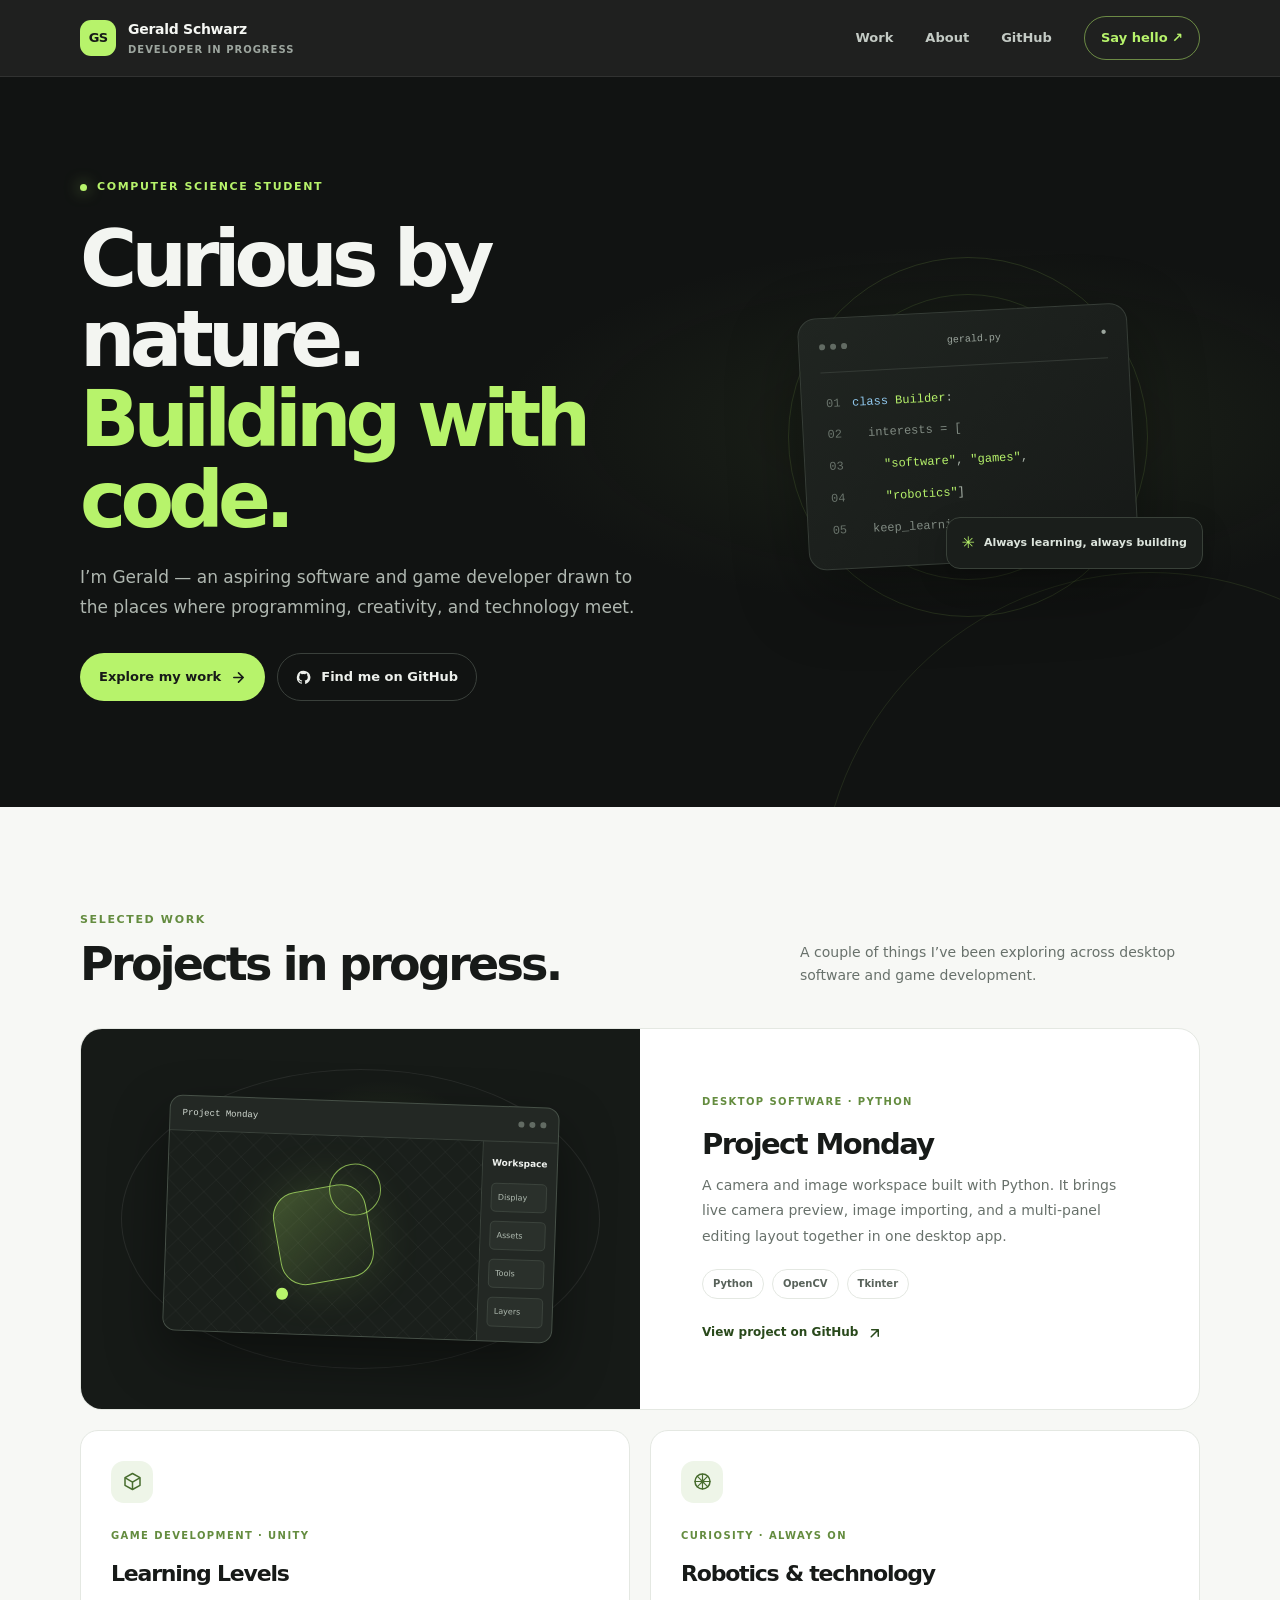
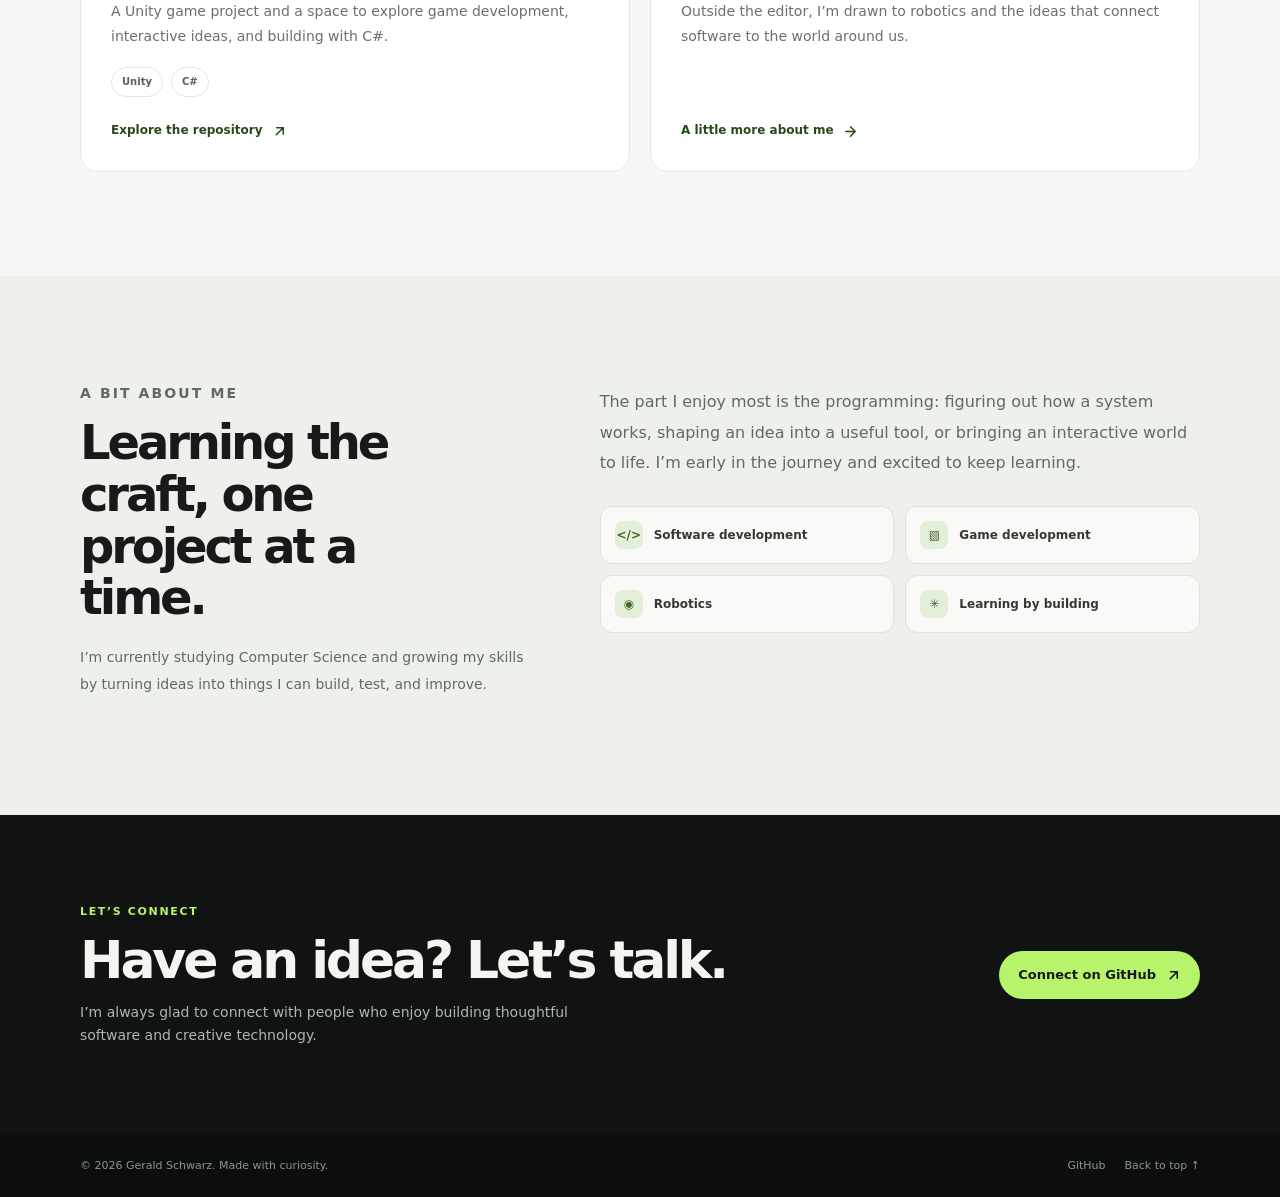
==== docs/index.html @ 198b6401 "e" ====
<!doctype html>
<html lang="en">

<head>
    <meta charset="utf-8">
    <meta name="viewport" content="width=device-width, initial-scale=1">
    <meta name="theme-color" content="#111312">
    <meta name="description"
        content="Gerald Schwarz is a Game Development student building software, games, and technology-driven projects.">
    <title>Gerald Schwarz — Software &amp; Game Developer</title>
    <style>
        :root {
            color-scheme: light;
            --ink: #171a18;
            --muted: #68716b;
            --paper: #f7f8f5;
            --white: #fff;
            --line: #e4e8e2;
            --green: #b7f36b;
            --green-dark: #183213;
            --night: #111312;
            --night-soft: #1a1e1b;
            --content: 1120px;
            --radius: 22px;
        }

        *,
        *::before,
        *::after {
            box-sizing: border-box;
        }

        html {
            scroll-behavior: smooth;
            scroll-padding-top: 92px;
        }

        body {
            margin: 0;
            background: var(--paper);
            color: var(--ink);
            font-family:
                Inter, ui-sans-serif, system-ui, -apple-system, BlinkMacSystemFont,
                "Segoe UI", sans-serif;
            font-size: 16px;
            line-height: 1.65;
            -webkit-font-smoothing: antialiased;
        }

        a {
            color: inherit;
            text-decoration: none;
        }

        a:focus-visible,
        button:focus-visible {
            outline: 3px solid #7bbd39;
            outline-offset: 4px;
        }

        .skip-link {
            position: absolute;
            top: 10px;
            left: 10px;
            z-index: 20;
            padding: 10px 14px;
            transform: translateY(-150%);
            border-radius: 8px;
            background: var(--green);
            color: var(--ink);
            font-weight: 700;
        }

        .skip-link:focus {
            transform: translateY(0);
        }

        .container {
            width: min(var(--content), calc(100% - 48px));
            margin-inline: auto;
        }

        .site-header {
            position: sticky;
            top: 0;
            z-index: 10;
            border-bottom: 1px solid rgb(255 255 255 / 8%);
            background: rgb(17 19 18 / 94%);
            color: #f5f7f3;
            backdrop-filter: blur(16px);
        }

        .header-inner {
            display: flex;
            min-height: 76px;
            align-items: center;
            justify-content: space-between;
            gap: 28px;
        }

        .brand {
            display: inline-flex;
            align-items: center;
            gap: 12px;
            font-size: 14px;
            font-weight: 750;
            letter-spacing: -0.02em;
        }

        .brand-mark {
            display: grid;
            width: 36px;
            height: 36px;
            place-items: center;
            border-radius: 11px;
            background: var(--green);
            color: var(--ink);
            font-size: 13px;
            font-weight: 850;
            letter-spacing: -0.06em;
        }

        .brand-caption {
            display: block;
            margin-top: 1px;
            color: #9da69f;
            font-size: 10px;
            font-weight: 600;
            letter-spacing: 0.1em;
            text-transform: uppercase;
        }

        .nav-links {
            display: flex;
            align-items: center;
            gap: 32px;
            color: #c3cac4;
            font-size: 13px;
            font-weight: 600;
        }

        .nav-links a {
            transition: color 160ms ease;
        }

        .nav-links a:hover {
            color: var(--green);
        }

        .nav-links .nav-cta {
            padding: 10px 16px;
            border: 1px solid rgb(183 243 107 / 50%);
            border-radius: 999px;
            color: var(--green);
        }

        .nav-links .nav-cta:hover {
            background: var(--green);
            color: var(--ink);
        }

        .menu-toggle {
            display: none;
            width: 42px;
            height: 42px;
            align-items: center;
            justify-content: center;
            border: 1px solid #38403a;
            border-radius: 12px;
            background: transparent;
            color: #fff;
            cursor: pointer;
        }

        .hero {
            position: relative;
            overflow: hidden;
            padding: 96px 0 106px;
            background:
                radial-gradient(ellipse at 75% 48%, rgb(91 123 61 / 15%), transparent 34%),
                var(--night);
            color: #f3f5f1;
        }

        .hero::after {
            position: absolute;
            right: -200px;
            bottom: -425px;
            width: 660px;
            height: 660px;
            border: 1px solid rgb(183 243 107 / 10%);
            border-radius: 50%;
            content: "";
            pointer-events: none;
        }

        .hero-grid {
            position: relative;
            z-index: 1;
            display: grid;
            align-items: center;
            grid-template-columns: minmax(0, 1.12fr) minmax(320px, 0.88fr);
            gap: 64px;
        }

        .eyebrow {
            display: inline-flex;
            align-items: center;
            gap: 10px;
            margin: 0 0 22px;
            color: var(--green);
            font-size: 11px;
            font-weight: 750;
            letter-spacing: 0.15em;
            text-transform: uppercase;
        }

        .eyebrow-dot {
            width: 7px;
            height: 7px;
            border-radius: 50%;
            background: var(--green);
            box-shadow: 0 0 15px rgb(183 243 107 / 65%);
        }

        h1,
        h2,
        h3,
        p {
            margin-top: 0;
        }

        .hero h1 {
            max-width: 700px;
            margin-bottom: 22px;
            font-size: clamp(46px, 6.5vw, 78px);
            font-weight: 720;
            letter-spacing: -0.075em;
            line-height: 1.03;
        }

        .hero h1 span {
            color: var(--green);
        }

        .hero-copy {
            max-width: 580px;
            margin-bottom: 30px;
            color: #afb7b0;
            font-size: 17px;
            line-height: 1.8;
        }

        .hero-actions {
            display: flex;
            flex-wrap: wrap;
            align-items: center;
            gap: 12px;
        }

        .button {
            display: inline-flex;
            min-height: 48px;
            align-items: center;
            justify-content: center;
            gap: 10px;
            padding: 0 18px;
            border: 1px solid transparent;
            border-radius: 999px;
            font-size: 13px;
            font-weight: 750;
            transition:
                transform 160ms ease,
                background 160ms ease,
                border-color 160ms ease;
        }

        .button:hover {
            transform: translateY(-2px);
        }

        .button-primary {
            background: var(--green);
            color: var(--ink);
        }

        .button-primary:hover {
            background: #c8ff85;
        }

        .button-quiet {
            border-color: #3a403b;
            color: #edf0ec;
        }

        .button-quiet:hover {
            border-color: #68736a;
            background: #1c211d;
        }

        .arrow-icon {
            width: 15px;
            height: 15px;
            flex: 0 0 auto;
        }

        .hero-art {
            position: relative;
            min-height: 330px;
            padding: 20px;
        }

        .orbit {
            position: absolute;
            top: 50%;
            left: 50%;
            width: min(100%, 360px);
            aspect-ratio: 1;
            transform: translate(-50%, -50%);
            border: 1px solid rgb(183 243 107 / 13%);
            border-radius: 50%;
        }

        .orbit::before,
        .orbit::after {
            position: absolute;
            border: 1px solid rgb(183 243 107 / 12%);
            border-radius: 50%;
            content: "";
            inset: 36px;
        }

        .orbit::after {
            inset: 76px;
        }

        .orbit-dot {
            position: absolute;
            top: 24%;
            right: 15%;
            width: 9px;
            height: 9px;
            border-radius: 50%;
            background: var(--green);
            box-shadow: 0 0 20px rgb(183 243 107 / 85%);
        }

        .code-card {
            position: absolute;
            top: 50%;
            left: 50%;
            width: min(100%, 330px);
            padding: 20px;
            transform: translate(-50%, -50%) rotate(-3deg);
            border: 1px solid #363d37;
            border-radius: 18px;
            background: linear-gradient(140deg, #202521, #171a18);
            box-shadow: 0 26px 70px rgb(0 0 0 / 35%);
        }

        .code-card-top {
            display: flex;
            align-items: center;
            justify-content: space-between;
            padding-bottom: 16px;
            border-bottom: 1px solid #343a35;
            color: #9ca69e;
            font-family: ui-monospace, SFMono-Regular, Menlo, Consolas, monospace;
            font-size: 10px;
        }

        .window-dots {
            display: flex;
            gap: 5px;
        }

        .window-dots i {
            width: 6px;
            height: 6px;
            border-radius: 50%;
            background: #626b63;
        }

        .code-lines {
            display: grid;
            gap: 12px;
            padding: 22px 4px 8px;
            font-family: ui-monospace, SFMono-Regular, Menlo, Consolas, monospace;
            font-size: 12px;
        }

        .code-line {
            display: flex;
            gap: 12px;
            align-items: center;
            color: #aab4aa;
        }

        .line-number {
            width: 14px;
            color: #69736b;
            text-align: right;
        }

        .code-green {
            color: var(--green);
        }

        .code-blue {
            color: #91c9ef;
        }

        .code-muted {
            color: #818b83;
        }

        .floating-tag {
            position: absolute;
            right: -3px;
            bottom: 33px;
            display: inline-flex;
            align-items: center;
            gap: 9px;
            padding: 12px 15px;
            border: 1px solid #394139;
            border-radius: 14px;
            background: #1a1e1b;
            color: #dce4dc;
            font-size: 11px;
            font-weight: 700;
            box-shadow: 0 12px 30px rgb(0 0 0 / 20%);
        }

        .floating-tag span {
            color: var(--green);
            font-size: 16px;
        }

        .section {
            padding: 104px 0;
        }

        .section-heading {
            display: flex;
            align-items: end;
            justify-content: space-between;
            gap: 28px;
            margin-bottom: 38px;
        }

        .section-kicker {
            margin-bottom: 10px;
            color: #648c3f;
            font-size: 11px;
            font-weight: 800;
            letter-spacing: 0.15em;
            text-transform: uppercase;
        }

        .section-heading h2 {
            margin-bottom: 0;
            font-size: clamp(32px, 4vw, 46px);
            font-weight: 720;
            letter-spacing: -0.06em;
            line-height: 1.1;
        }

        .section-lead {
            max-width: 400px;
            margin-bottom: 3px;
            color: var(--muted);
            font-size: 14px;
        }

        .project-feature {
            display: grid;
            overflow: hidden;
            grid-template-columns: 1fr 1fr;
            border: 1px solid var(--line);
            border-radius: var(--radius);
            background: var(--white);
        }

        .project-visual {
            position: relative;
            display: grid;
            min-height: 380px;
            overflow: hidden;
            padding: 36px;
            place-items: center;
            background:
                radial-gradient(circle at 54% 46%, rgb(183 243 107 / 17%), transparent 34%),
                #161a17;
        }

        .project-visual::before {
            position: absolute;
            border: 1px solid rgb(255 255 255 / 8%);
            border-radius: 50%;
            content: "";
            inset: 40px;
        }

        .app-window {
            position: relative;
            z-index: 1;
            width: min(100%, 390px);
            overflow: hidden;
            transform: rotate(2deg);
            border: 1px solid #465047;
            border-radius: 13px;
            background: #232824;
            box-shadow: 0 24px 55px rgb(0 0 0 / 40%);
        }

        .app-bar {
            display: flex;
            height: 35px;
            align-items: center;
            justify-content: space-between;
            padding: 0 12px;
            border-bottom: 1px solid #3b433c;
            color: #d3dbd3;
            font-family: ui-monospace, SFMono-Regular, Menlo, Consolas, monospace;
            font-size: 9px;
        }

        .app-body {
            display: grid;
            min-height: 198px;
            grid-template-columns: 1fr 75px;
        }

        .app-canvas {
            position: relative;
            display: grid;
            overflow: hidden;
            place-items: center;
            background:
                linear-gradient(45deg, transparent 48%, rgb(255 255 255 / 4%) 49%, rgb(255 255 255 / 4%) 51%, transparent 52%),
                linear-gradient(-45deg, transparent 48%, rgb(255 255 255 / 4%) 49%, rgb(255 255 255 / 4%) 51%, transparent 52%),
                #1a1f1b;
            background-size: 24px 24px;
        }

        .canvas-shape {
            position: relative;
            width: 94px;
            height: 94px;
            transform: rotate(-12deg);
            border: 1px solid rgb(183 243 107 / 70%);
            border-radius: 25px;
            background: linear-gradient(145deg, rgb(183 243 107 / 25%), rgb(124 173 79 / 4%));
            box-shadow: 0 0 50px rgb(183 243 107 / 16%);
        }

        .canvas-shape::before,
        .canvas-shape::after {
            position: absolute;
            border: 1px solid rgb(183 243 107 / 65%);
            border-radius: 50%;
            content: "";
        }

        .canvas-shape::before {
            width: 52px;
            height: 52px;
            top: -19px;
            right: -19px;
        }

        .canvas-shape::after {
            width: 12px;
            height: 12px;
            bottom: -11px;
            left: -11px;
            background: var(--green);
        }

        .app-sidebar {
            display: grid;
            align-content: start;
            gap: 9px;
            padding: 14px 9px;
            border-left: 1px solid #3b433c;
            color: #aeb9af;
            font-size: 8px;
        }

        .app-sidebar strong {
            margin-bottom: 3px;
            color: #f0f3ef;
            font-size: 9px;
        }

        .app-item {
            padding: 7px 6px;
            border: 1px solid #3b433c;
            border-radius: 5px;
            background: #2a302b;
        }

        .project-copy {
            display: flex;
            flex-direction: column;
            align-items: flex-start;
            justify-content: center;
            padding: clamp(32px, 5vw, 62px);
        }

        .project-type {
            margin-bottom: 17px;
            color: #648c3f;
            font-size: 10px;
            font-weight: 800;
            letter-spacing: 0.14em;
            text-transform: uppercase;
        }

        .project-copy h3,
        .project-card h3 {
            margin-bottom: 12px;
            font-size: 29px;
            font-weight: 720;
            letter-spacing: -0.055em;
            line-height: 1.15;
        }

        .project-copy p,
        .project-card p {
            margin-bottom: 20px;
            color: var(--muted);
            font-size: 14px;
            line-height: 1.8;
        }

        .tag-list {
            display: flex;
            flex-wrap: wrap;
            gap: 8px;
            margin: 0 0 24px;
            padding: 0;
            list-style: none;
        }

        .tag-list li {
            padding: 6px 10px;
            border: 1px solid var(--line);
            border-radius: 999px;
            color: #58625a;
            font-size: 10px;
            font-weight: 700;
        }

        .text-link {
            display: inline-flex;
            align-items: center;
            gap: 9px;
            color: #29491b;
            font-size: 12px;
            font-weight: 800;
        }

        .text-link:hover {
            color: #567d31;
        }

        .project-grid {
            display: grid;
            grid-template-columns: repeat(2, minmax(0, 1fr));
            gap: 20px;
            margin-top: 20px;
        }

        .project-card {
            display: flex;
            min-height: 270px;
            flex-direction: column;
            align-items: flex-start;
            padding: 30px;
            border: 1px solid var(--line);
            border-radius: 18px;
            background: #fff;
        }

        .project-card-icon {
            display: grid;
            width: 42px;
            height: 42px;
            margin-bottom: 25px;
            place-items: center;
            border-radius: 13px;
            background: #eef5e8;
            color: #476c2d;
        }

        .project-card h3 {
            font-size: 22px;
        }

        .project-card p {
            margin-bottom: 18px;
        }

        .project-card .text-link {
            margin-top: auto;
        }

        .about {
            background: #eef1eb;
        }

        .about-grid {
            display: grid;
            grid-template-columns: 0.85fr 1.15fr;
            gap: 76px;
        }

        .about-intro h2 {
            max-width: 390px;
            margin-bottom: 20px;
            font-size: clamp(34px, 4vw, 48px);
            font-weight: 720;
            letter-spacing: -0.065em;
            line-height: 1.08;
        }

        .about-intro p,
        .about-copy p {
            color: #5f6b61;
            font-size: 14px;
            line-height: 1.9;
        }

        .about-copy {
            padding-top: 7px;
        }

        .about-copy>p {
            margin-bottom: 28px;
            font-size: 16px;
        }

        .interest-grid {
            display: grid;
            grid-template-columns: repeat(2, minmax(0, 1fr));
            gap: 11px;
        }

        .interest {
            display: flex;
            min-height: 58px;
            align-items: center;
            gap: 11px;
            padding: 12px 14px;
            border: 1px solid #dde4d9;
            border-radius: 12px;
            background: rgb(255 255 255 / 65%);
            color: #323a33;
            font-size: 12px;
            font-weight: 700;
        }

        .interest-mark {
            display: grid;
            width: 28px;
            height: 28px;
            flex: 0 0 auto;
            place-items: center;
            border-radius: 8px;
            background: #e4efd9;
            color: #42682c;
            font-size: 12px;
        }

        .contact {
            padding: 88px 0;
            background: var(--night);
            color: #f3f5f1;
        }

        .contact-panel {
            display: flex;
            align-items: center;
            justify-content: space-between;
            gap: 34px;
        }

        .contact .section-kicker {
            color: var(--green);
        }

        .contact h2 {
            margin-bottom: 12px;
            font-size: clamp(34px, 4.5vw, 52px);
            font-weight: 720;
            letter-spacing: -0.06em;
            line-height: 1.1;
        }

        .contact p:not(.section-kicker) {
            max-width: 530px;
            margin-bottom: 0;
            color: #aeb6af;
            font-size: 14px;
        }

        .contact .button {
            flex: 0 0 auto;
        }

        .site-footer {
            padding: 22px 0;
            background: #0c0e0d;
            color: #8d968e;
            font-size: 11px;
        }

        .footer-inner {
            display: flex;
            align-items: center;
            justify-content: space-between;
            gap: 18px;
        }

        .footer-inner p {
            margin-bottom: 0;
        }

        .footer-links {
            display: flex;
            gap: 19px;
        }

        .footer-links a:hover {
            color: var(--green);
        }

        @media (max-width: 800px) {
            .hero {
                padding: 74px 0 84px;
            }

            .hero-grid {
                grid-template-columns: minmax(0, 1fr) minmax(250px, 0.8fr);
                gap: 20px;
            }

            .hero-art {
                min-height: 290px;
            }

            .floating-tag {
                right: -14px;
            }

            .project-visual {
                min-height: 340px;
                padding: 24px;
            }

            .project-copy {
                padding: 34px;
            }

            .about-grid {
                gap: 42px;
            }
        }

        @media (max-width: 640px) {
            html {
                scroll-padding-top: 74px;
            }

            .container {
                width: min(var(--content), calc(100% - 36px));
            }

            .header-inner {
                min-height: 68px;
            }

            .menu-toggle {
                display: inline-flex;
            }

            .nav-links {
                position: absolute;
                top: calc(100% + 1px);
                right: 0;
                left: 0;
                display: none;
                align-items: stretch;
                gap: 0;
                padding: 8px 18px 18px;
                border-bottom: 1px solid #303631;
                background: #111312;
            }

            .nav-links.is-open {
                display: flex;
                flex-direction: column;
            }

            .nav-links a {
                padding: 12px 4px;
            }

            .nav-links .nav-cta {
                margin-top: 8px;
                padding-inline: 14px;
                text-align: center;
            }

            .hero {
                padding: 65px 0 55px;
            }

            .hero-grid {
                grid-template-columns: 1fr;
                gap: 8px;
            }

            .hero h1 {
                font-size: clamp(46px, 12vw, 68px);
            }

            .hero-copy {
                font-size: 15px;
            }

            .hero-art {
                min-height: 265px;
                margin-top: 8px;
            }

            .orbit {
                width: 275px;
            }

            .code-card {
                width: min(84%, 315px);
            }

            .floating-tag {
                right: 0;
                bottom: 17px;
            }

            .section {
                padding: 74px 0;
            }

            .section-heading {
                align-items: flex-start;
                flex-direction: column;
                gap: 13px;
                margin-bottom: 27px;
            }

            .section-lead {
                max-width: 500px;
            }

            .project-feature {
                grid-template-columns: 1fr;
            }

            .project-visual {
                min-height: 290px;
            }

            .project-copy {
                padding: 30px 25px 34px;
            }

            .project-grid {
                grid-template-columns: 1fr;
                gap: 13px;
                margin-top: 13px;
            }

            .project-card {
                min-height: 0;
                padding: 25px;
            }

            .about-grid {
                grid-template-columns: 1fr;
                gap: 22px;
            }

            .interest-grid {
                grid-template-columns: 1fr 1fr;
            }

            .contact {
                padding: 70px 0;
            }

            .contact-panel {
                align-items: flex-start;
                flex-direction: column;
            }
        }

        @media (max-width: 390px) {
            .container {
                width: calc(100% - 30px);
            }

            .interest-grid {
                grid-template-columns: 1fr;
            }

            .hero-actions {
                align-items: stretch;
                flex-direction: column;
            }

            .hero-actions .button {
                width: 100%;
            }
        }

        @media (prefers-reduced-motion: reduce) {

            *,
            *::before,
            *::after {
                scroll-behavior: auto !important;
                transition-duration: 0.01ms !important;
            }
        }
    </style>
</head>

<body>
    <a class="skip-link" href="#main">Skip to content</a>
    <header class="site-header">
        <div class="container header-inner">
            <a class="brand" href="#top" aria-label="Gerald Schwarz, home">
                <span class="brand-mark" aria-hidden="true">GS</span>
                <span>
                    Gerald Schwarz
                    <span class="brand-caption">Developer in progress</span>
                </span>
            </a>
            <button class="menu-toggle" type="button" aria-expanded="false" aria-controls="primary-navigation"
                aria-label="Open navigation menu">
                <svg width="20" height="20" viewBox="0 0 20 20" fill="none" aria-hidden="true">
                    <path d="M3 5.5h14M3 10h14M3 14.5h14" stroke="currentColor" stroke-width="1.7"
                        stroke-linecap="round" />
                </svg>
            </button>
            <nav class="nav-links" id="primary-navigation" aria-label="Main navigation">
                <a href="#work">Work</a>
                <a href="#about">About</a>
                <a href="https://github.com/GeraldSchwar7">GitHub</a>
                <a class="nav-cta" href="#contact">Say hello <span aria-hidden="true">↗</span></a>
            </nav>
        </div>
    </header>

    <main id="main">
        <section class="hero" id="top">
            <div class="container hero-grid">
                <div class="hero-content">
                    <p class="eyebrow"><span class="eyebrow-dot" aria-hidden="true"></span> Computer Science student</p>
                    <h1>Curious by nature.<br><span>Building with code.</span></h1>
                    <p class="hero-copy">
                        I’m Gerald — an aspiring software and game developer drawn to the
                        places where programming, creativity, and technology meet.
                    </p>
                    <div class="hero-actions">
                        <a class="button button-primary" href="#work">
                            Explore my work
                            <svg class="arrow-icon" viewBox="0 0 16 16" fill="none" aria-hidden="true">
                                <path d="M3 8h10M8 3l5 5-5 5" stroke="currentColor" stroke-width="1.7"
                                    stroke-linecap="round" stroke-linejoin="round" />
                            </svg>
                        </a>
                        <a class="button button-quiet" href="https://github.com/GeraldSchwar7">
                            <svg class="arrow-icon" viewBox="0 0 16 16" fill="currentColor" aria-hidden="true">
                                <path
                                    d="M8 .9a7.1 7.1 0 0 0-2.25 13.83c.36.07.49-.16.49-.35v-1.24c-2 .44-2.42-.85-2.42-.85-.33-.83-.8-1.05-.8-1.05-.65-.45.05-.44.05-.44.72.05 1.1.74 1.1.74.64 1.1 1.68.78 2.09.6.06-.47.25-.78.46-.96-1.6-.18-3.28-.8-3.28-3.56 0-.79.28-1.44.74-1.95-.07-.18-.32-.92.07-1.92 0 0 .6-.19 1.96.74a6.8 6.8 0 0 1 3.57 0c1.36-.93 1.95-.74 1.95-.74.4 1 .15 1.74.08 1.92.46.51.74 1.16.74 1.95 0 2.77-1.69 3.38-3.3 3.56.26.22.49.66.49 1.33v1.96c0 .19.13.42.5.35A7.1 7.1 0 0 0 8 .9Z" />
                            </svg>
                            Find me on GitHub
                        </a>
                    </div>
                </div>

                <div class="hero-art" aria-hidden="true">
                    <div class="orbit"><span class="orbit-dot"></span></div>
                    <div class="code-card">
                        <div class="code-card-top">
                            <span class="window-dots"><i></i><i></i><i></i></span>
                            <span>gerald.py</span>
                            <span>●</span>
                        </div>
                        <div class="code-lines">
                            <div class="code-line"><span class="line-number">01</span><span><span
                                        class="code-blue">class</span> <span class="code-green">Builder</span>:</span>
                            </div>
                            <div class="code-line"><span class="line-number">02</span><span
                                    class="code-muted">&nbsp;&nbsp;interests = [</span></div>
                            <div class="code-line"><span
                                    class="line-number">03</span><span>&nbsp;&nbsp;&nbsp;&nbsp;<span
                                        class="code-green">"software"</span>, <span
                                        class="code-green">"games"</span>,</span></div>
                            <div class="code-line"><span
                                    class="line-number">04</span><span>&nbsp;&nbsp;&nbsp;&nbsp;<span
                                        class="code-green">"robotics"</span>]</span></div>
                            <div class="code-line"><span class="line-number">05</span><span
                                    class="code-muted">&nbsp;&nbsp;keep_learning = <span
                                        class="code-blue">True</span></span></div>
                        </div>
                    </div>
                    <div class="floating-tag"><span aria-hidden="true">✳</span> Always learning, always building</div>
                </div>
            </div>
        </section>

        <section class="section" id="work">
            <div class="container">
                <div class="section-heading">
                    <div>
                        <p class="section-kicker">Selected work</p>
                        <h2>Projects in progress.</h2>
                    </div>
                    <p class="section-lead">
                        A couple of things I’ve been exploring across desktop software
                        and game development.
                    </p>
                </div>

                <article class="project-feature">
                    <div class="project-visual" aria-hidden="true">
                        <div class="app-window">
                            <div class="app-bar">
                                <span>Project Monday</span>
                                <span class="window-dots"><i></i><i></i><i></i></span>
                            </div>
                            <div class="app-body">
                                <div class="app-canvas">
                                    <div class="canvas-shape"></div>
                                </div>
                                <div class="app-sidebar">
                                    <strong>Workspace</strong>
                                    <span class="app-item">Display</span>
                                    <span class="app-item">Assets</span>
                                    <span class="app-item">Tools</span>
                                    <span class="app-item">Layers</span>
                                </div>
                            </div>
                        </div>
                    </div>
                    <div class="project-copy">
                        <span class="project-type">Desktop software · Python</span>
                        <h3>Project Monday</h3>
                        <p>
                            A camera and image workspace built with Python. It brings
                            live camera preview, image importing, and a multi-panel
                            editing layout together in one desktop app.
                        </p>
                        <ul class="tag-list" aria-label="Technologies">
                            <li>Python</li>
                            <li>OpenCV</li>
                            <li>Tkinter</li>
                        </ul>
                        <a class="text-link" href="https://github.com/GeraldSchwar7/pythonproj">
                            View project on GitHub
                            <svg class="arrow-icon" viewBox="0 0 16 16" fill="none" aria-hidden="true">
                                <path d="M4.5 11.5 12 4m0 0H5m7 0v7" stroke="currentColor" stroke-width="1.6"
                                    stroke-linecap="round" stroke-linejoin="round" />
                            </svg>
                        </a>
                    </div>
                </article>

                <div class="project-grid">
                    <article class="project-card">
                        <div class="project-card-icon" aria-hidden="true">
                            <svg width="21" height="21" viewBox="0 0 21 21" fill="none">
                                <path d="M10.5 2.5 18 6.7v7.6l-7.5 4.2L3 14.3V6.7l7.5-4.2Z" stroke="currentColor"
                                    stroke-width="1.5" stroke-linejoin="round" />
                                <path d="m3.3 6.9 7.2 4.2 7.2-4.2M10.5 11.1v7" stroke="currentColor" stroke-width="1.5"
                                    stroke-linejoin="round" />
                            </svg>
                        </div>
                        <span class="project-type">Game development · Unity</span>
                        <h3>Learning Levels</h3>
                        <p>
                            A Unity game project and a space to explore game development,
                            interactive ideas, and building with C#.
                        </p>
                        <ul class="tag-list" aria-label="Technologies">
                            <li>Unity</li>
                            <li>C#</li>
                        </ul>
                        <a class="text-link" href="https://github.com/GeraldSchwar7/learning-levels">
                            Explore the repository
                            <svg class="arrow-icon" viewBox="0 0 16 16" fill="none" aria-hidden="true">
                                <path d="M4.5 11.5 12 4m0 0H5m7 0v7" stroke="currentColor" stroke-width="1.6"
                                    stroke-linecap="round" stroke-linejoin="round" />
                            </svg>
                        </a>
                    </article>
                    <article class="project-card">
                        <div class="project-card-icon" aria-hidden="true">
                            <svg width="21" height="21" viewBox="0 0 21 21" fill="none">
                                <circle cx="10.5" cy="10.5" r="7.5" stroke="currentColor" stroke-width="1.5" />
                                <path d="M10.5 3v15M3 10.5h15M5.2 5.2l10.6 10.6m0-10.6L5.2 15.8" stroke="currentColor"
                                    stroke-width="1.2" stroke-linecap="round" />
                                <circle cx="10.5" cy="10.5" r="2" fill="currentColor" />
                            </svg>
                        </div>
                        <span class="project-type">Curiosity · Always on</span>
                        <h3>Robotics &amp; technology</h3>
                        <p>
                            Outside the editor, I’m drawn to robotics and the ideas that
                            connect software to the world around us.
                        </p>
                        <a class="text-link" href="#about">
                            A little more about me
                            <svg class="arrow-icon" viewBox="0 0 16 16" fill="none" aria-hidden="true">
                                <path d="M3 8h10M8 3l5 5-5 5" stroke="currentColor" stroke-width="1.6"
                                    stroke-linecap="round" stroke-linejoin="round" />
                            </svg>
                        </a>
                    </article>
                </div>
            </div>
        </section>

        <section class="section about" id="about">
            <div class="container about-grid">
                <div class="about-intro">
                    <p class="section-kicker">A bit about me</p>
                    <h2>Learning the craft, one project at a time.</h2>
                    <p>
                        I’m currently studying Computer Science and growing my skills
                        by turning ideas into things I can build, test, and improve.
                    </p>
                </div>
                <div class="about-copy">
                    <p>
                        The part I enjoy most is the programming: figuring out how a
                        system works, shaping an idea into a useful tool, or bringing an
                        interactive world to life. I’m early in the journey and excited
                        to keep learning.
                    </p>
                    <div class="interest-grid" aria-label="Interests">
                        <div class="interest"><span class="interest-mark" aria-hidden="true">&lt;/&gt;</span> Software
                            development</div>
                        <div class="interest"><span class="interest-mark" aria-hidden="true">▧</span> Game development
                        </div>
                        <div class="interest"><span class="interest-mark" aria-hidden="true">◉</span> Robotics</div>
                        <div class="interest"><span class="interest-mark" aria-hidden="true">✳</span> Learning by
                            building</div>
                    </div>
                </div>
            </div>
        </section>

        <section class="contact" id="contact">
            <div class="container contact-panel">
                <div>
                    <p class="section-kicker">Let’s connect</p>
                    <h2>Have an idea? Let’s talk.</h2>
                    <p>
                        I’m always glad to connect with people who enjoy building
                        thoughtful software and creative technology.
                    </p>
                </div>
                <a class="button button-primary" href="https://github.com/GeraldSchwar7">
                    Connect on GitHub
                    <svg class="arrow-icon" viewBox="0 0 16 16" fill="none" aria-hidden="true">
                        <path d="M4.5 11.5 12 4m0 0H5m7 0v7" stroke="currentColor" stroke-width="1.7"
                            stroke-linecap="round" stroke-linejoin="round" />
                    </svg>
                </a>
            </div>
        </section>
    </main>

    <footer class="site-footer">
        <div class="container footer-inner">
            <p>© <span id="year">2026</span> Gerald Schwarz. Made with curiosity.</p>
            <div class="footer-links">
                <a href="https://github.com/GeraldSchwar7">GitHub</a>
                <a href="#top">Back to top ↑</a>
            </div>
        </div>
    </footer>

    <script>
        const menuToggle = document.querySelector(".menu-toggle");
        const navigation = document.querySelector("#primary-navigation");

        menuToggle.addEventListener("click", () => {
            const isOpen = menuToggle.getAttribute("aria-expanded") === "true";
            menuToggle.setAttribute("aria-expanded", String(!isOpen));
            menuToggle.setAttribute(
                "aria-label",
                isOpen ? "Open navigation menu" : "Close navigation menu",
            );
            navigation.classList.toggle("is-open", !isOpen);
        });

        navigation.addEventListener("click", (event) => {
            if (event.target.closest("a")) {
                menuToggle.setAttribute("aria-expanded", "false");
                menuToggle.setAttribute("aria-label", "Open navigation menu");
                navigation.classList.remove("is-open");
            }
        });

        document.querySelector("#year").textContent = new Date().getFullYear();
    </script>
</body>

</html>
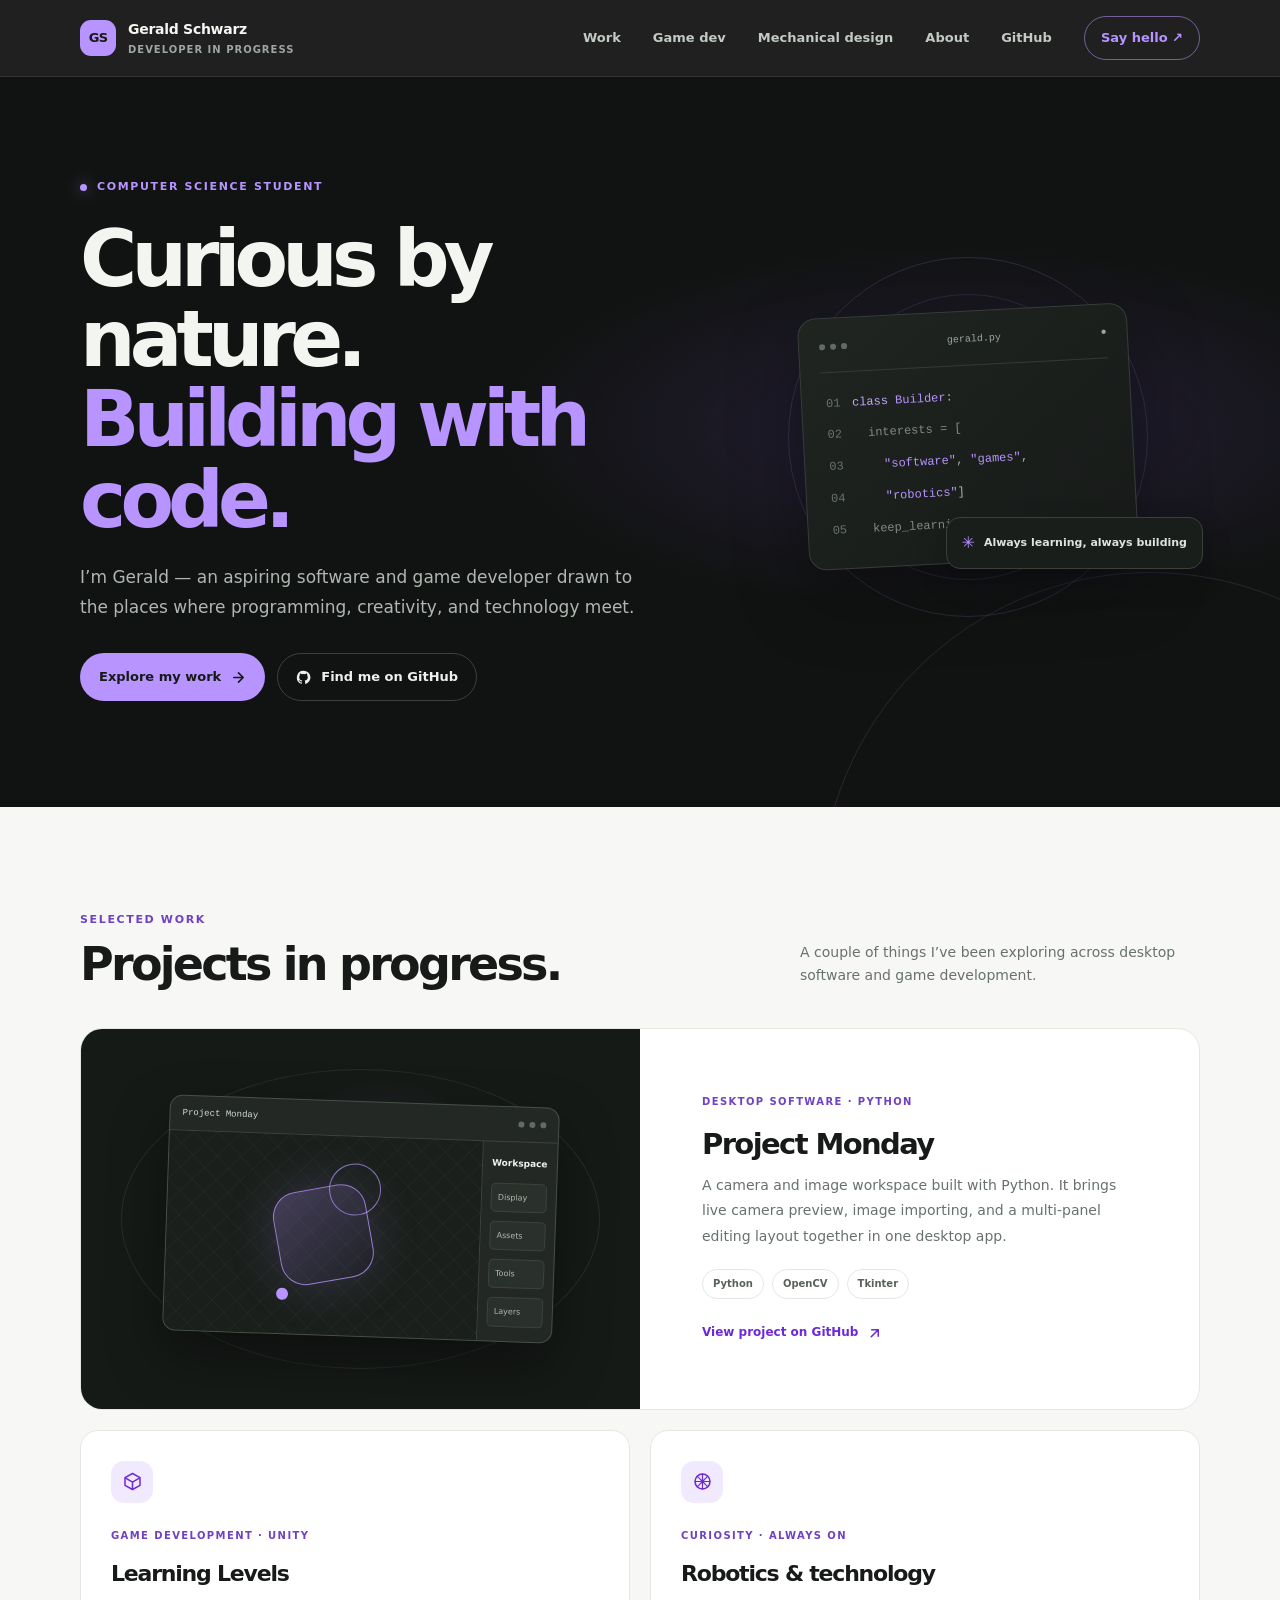
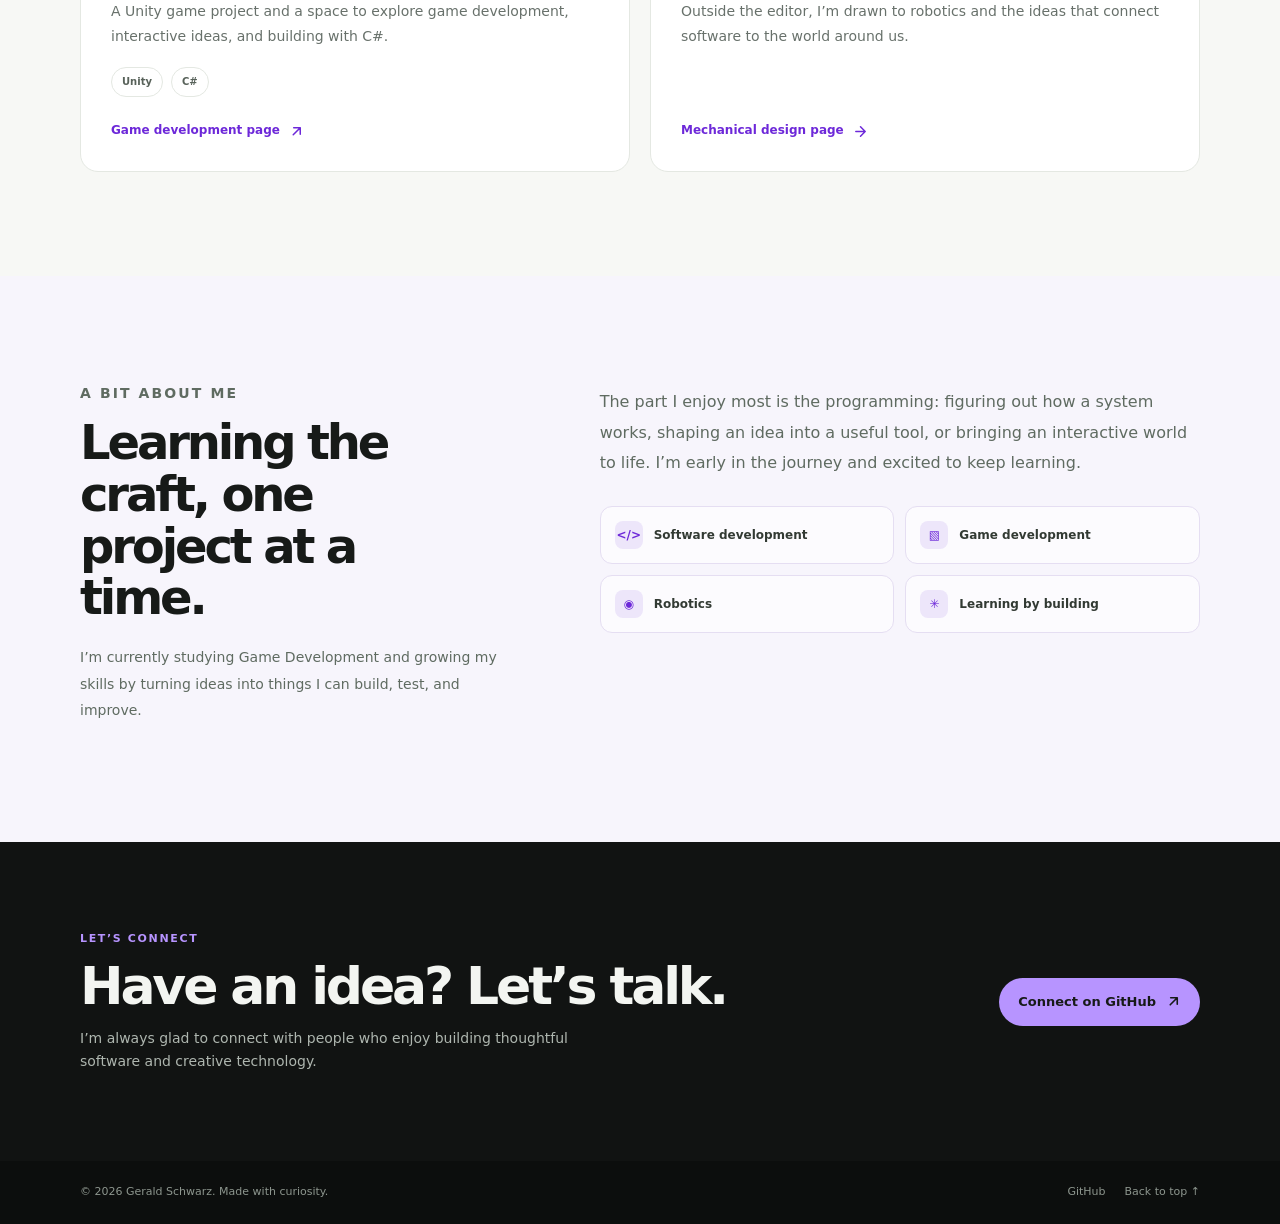
==== commit 0bd5ea96: "new pages" ====
--- a/docs/index.html
+++ b/docs/index.html
@@ -8,1032 +8,7 @@
     <meta name="description"
         content="Gerald Schwarz is a Game Development student building software, games, and technology-driven projects.">
     <title>Gerald Schwarz — Software &amp; Game Developer</title>
-    <style>
-        :root {
-            color-scheme: light;
-            --ink: #171a18;
-            --muted: #68716b;
-            --paper: #f7f8f5;
-            --white: #fff;
-            --line: #e4e8e2;
-            --green: #b7f36b;
-            --green-dark: #183213;
-            --night: #111312;
-            --night-soft: #1a1e1b;
-            --content: 1120px;
-            --radius: 22px;
-        }
-
-        *,
-        *::before,
-        *::after {
-            box-sizing: border-box;
-        }
-
-        html {
-            scroll-behavior: smooth;
-            scroll-padding-top: 92px;
-        }
-
-        body {
-            margin: 0;
-            background: var(--paper);
-            color: var(--ink);
-            font-family:
-                Inter, ui-sans-serif, system-ui, -apple-system, BlinkMacSystemFont,
-                "Segoe UI", sans-serif;
-            font-size: 16px;
-            line-height: 1.65;
-            -webkit-font-smoothing: antialiased;
-        }
-
-        a {
-            color: inherit;
-            text-decoration: none;
-        }
-
-        a:focus-visible,
-        button:focus-visible {
-            outline: 3px solid #7bbd39;
-            outline-offset: 4px;
-        }
-
-        .skip-link {
-            position: absolute;
-            top: 10px;
-            left: 10px;
-            z-index: 20;
-            padding: 10px 14px;
-            transform: translateY(-150%);
-            border-radius: 8px;
-            background: var(--green);
-            color: var(--ink);
-            font-weight: 700;
-        }
-
-        .skip-link:focus {
-            transform: translateY(0);
-        }
-
-        .container {
-            width: min(var(--content), calc(100% - 48px));
-            margin-inline: auto;
-        }
-
-        .site-header {
-            position: sticky;
-            top: 0;
-            z-index: 10;
-            border-bottom: 1px solid rgb(255 255 255 / 8%);
-            background: rgb(17 19 18 / 94%);
-            color: #f5f7f3;
-            backdrop-filter: blur(16px);
-        }
-
-        .header-inner {
-            display: flex;
-            min-height: 76px;
-            align-items: center;
-            justify-content: space-between;
-            gap: 28px;
-        }
-
-        .brand {
-            display: inline-flex;
-            align-items: center;
-            gap: 12px;
-            font-size: 14px;
-            font-weight: 750;
-            letter-spacing: -0.02em;
-        }
-
-        .brand-mark {
-            display: grid;
-            width: 36px;
-            height: 36px;
-            place-items: center;
-            border-radius: 11px;
-            background: var(--green);
-            color: var(--ink);
-            font-size: 13px;
-            font-weight: 850;
-            letter-spacing: -0.06em;
-        }
-
-        .brand-caption {
-            display: block;
-            margin-top: 1px;
-            color: #9da69f;
-            font-size: 10px;
-            font-weight: 600;
-            letter-spacing: 0.1em;
-            text-transform: uppercase;
-        }
-
-        .nav-links {
-            display: flex;
-            align-items: center;
-            gap: 32px;
-            color: #c3cac4;
-            font-size: 13px;
-            font-weight: 600;
-        }
-
-        .nav-links a {
-            transition: color 160ms ease;
-        }
-
-        .nav-links a:hover {
-            color: var(--green);
-        }
-
-        .nav-links .nav-cta {
-            padding: 10px 16px;
-            border: 1px solid rgb(183 243 107 / 50%);
-            border-radius: 999px;
-            color: var(--green);
-        }
-
-        .nav-links .nav-cta:hover {
-            background: var(--green);
-            color: var(--ink);
-        }
-
-        .menu-toggle {
-            display: none;
-            width: 42px;
-            height: 42px;
-            align-items: center;
-            justify-content: center;
-            border: 1px solid #38403a;
-            border-radius: 12px;
-            background: transparent;
-            color: #fff;
-            cursor: pointer;
-        }
-
-        .hero {
-            position: relative;
-            overflow: hidden;
-            padding: 96px 0 106px;
-            background:
-                radial-gradient(ellipse at 75% 48%, rgb(91 123 61 / 15%), transparent 34%),
-                var(--night);
-            color: #f3f5f1;
-        }
-
-        .hero::after {
-            position: absolute;
-            right: -200px;
-            bottom: -425px;
-            width: 660px;
-            height: 660px;
-            border: 1px solid rgb(183 243 107 / 10%);
-            border-radius: 50%;
-            content: "";
-            pointer-events: none;
-        }
-
-        .hero-grid {
-            position: relative;
-            z-index: 1;
-            display: grid;
-            align-items: center;
-            grid-template-columns: minmax(0, 1.12fr) minmax(320px, 0.88fr);
-            gap: 64px;
-        }
-
-        .eyebrow {
-            display: inline-flex;
-            align-items: center;
-            gap: 10px;
-            margin: 0 0 22px;
-            color: var(--green);
-            font-size: 11px;
-            font-weight: 750;
-            letter-spacing: 0.15em;
-            text-transform: uppercase;
-        }
-
-        .eyebrow-dot {
-            width: 7px;
-            height: 7px;
-            border-radius: 50%;
-            background: var(--green);
-            box-shadow: 0 0 15px rgb(183 243 107 / 65%);
-        }
-
-        h1,
-        h2,
-        h3,
-        p {
-            margin-top: 0;
-        }
-
-        .hero h1 {
-            max-width: 700px;
-            margin-bottom: 22px;
-            font-size: clamp(46px, 6.5vw, 78px);
-            font-weight: 720;
-            letter-spacing: -0.075em;
-            line-height: 1.03;
-        }
-
-        .hero h1 span {
-            color: var(--green);
-        }
-
-        .hero-copy {
-            max-width: 580px;
-            margin-bottom: 30px;
-            color: #afb7b0;
-            font-size: 17px;
-            line-height: 1.8;
-        }
-
-        .hero-actions {
-            display: flex;
-            flex-wrap: wrap;
-            align-items: center;
-            gap: 12px;
-        }
-
-        .button {
-            display: inline-flex;
-            min-height: 48px;
-            align-items: center;
-            justify-content: center;
-            gap: 10px;
-            padding: 0 18px;
-            border: 1px solid transparent;
-            border-radius: 999px;
-            font-size: 13px;
-            font-weight: 750;
-            transition:
-                transform 160ms ease,
-                background 160ms ease,
-                border-color 160ms ease;
-        }
-
-        .button:hover {
-            transform: translateY(-2px);
-        }
-
-        .button-primary {
-            background: var(--green);
-            color: var(--ink);
-        }
-
-        .button-primary:hover {
-            background: #c8ff85;
-        }
-
-        .button-quiet {
-            border-color: #3a403b;
-            color: #edf0ec;
-        }
-
-        .button-quiet:hover {
-            border-color: #68736a;
-            background: #1c211d;
-        }
-
-        .arrow-icon {
-            width: 15px;
-            height: 15px;
-            flex: 0 0 auto;
-        }
-
-        .hero-art {
-            position: relative;
-            min-height: 330px;
-            padding: 20px;
-        }
-
-        .orbit {
-            position: absolute;
-            top: 50%;
-            left: 50%;
-            width: min(100%, 360px);
-            aspect-ratio: 1;
-            transform: translate(-50%, -50%);
-            border: 1px solid rgb(183 243 107 / 13%);
-            border-radius: 50%;
-        }
-
-        .orbit::before,
-        .orbit::after {
-            position: absolute;
-            border: 1px solid rgb(183 243 107 / 12%);
-            border-radius: 50%;
-            content: "";
-            inset: 36px;
-        }
-
-        .orbit::after {
-            inset: 76px;
-        }
-
-        .orbit-dot {
-            position: absolute;
-            top: 24%;
-            right: 15%;
-            width: 9px;
-            height: 9px;
-            border-radius: 50%;
-            background: var(--green);
-            box-shadow: 0 0 20px rgb(183 243 107 / 85%);
-        }
-
-        .code-card {
-            position: absolute;
-            top: 50%;
-            left: 50%;
-            width: min(100%, 330px);
-            padding: 20px;
-            transform: translate(-50%, -50%) rotate(-3deg);
-            border: 1px solid #363d37;
-            border-radius: 18px;
-            background: linear-gradient(140deg, #202521, #171a18);
-            box-shadow: 0 26px 70px rgb(0 0 0 / 35%);
-        }
-
-        .code-card-top {
-            display: flex;
-            align-items: center;
-            justify-content: space-between;
-            padding-bottom: 16px;
-            border-bottom: 1px solid #343a35;
-            color: #9ca69e;
-            font-family: ui-monospace, SFMono-Regular, Menlo, Consolas, monospace;
-            font-size: 10px;
-        }
-
-        .window-dots {
-            display: flex;
-            gap: 5px;
-        }
-
-        .window-dots i {
-            width: 6px;
-            height: 6px;
-            border-radius: 50%;
-            background: #626b63;
-        }
-
-        .code-lines {
-            display: grid;
-            gap: 12px;
-            padding: 22px 4px 8px;
-            font-family: ui-monospace, SFMono-Regular, Menlo, Consolas, monospace;
-            font-size: 12px;
-        }
-
-        .code-line {
-            display: flex;
-            gap: 12px;
-            align-items: center;
-            color: #aab4aa;
-        }
-
-        .line-number {
-            width: 14px;
-            color: #69736b;
-            text-align: right;
-        }
-
-        .code-green {
-            color: var(--green);
-        }
-
-        .code-blue {
-            color: #91c9ef;
-        }
-
-        .code-muted {
-            color: #818b83;
-        }
-
-        .floating-tag {
-            position: absolute;
-            right: -3px;
-            bottom: 33px;
-            display: inline-flex;
-            align-items: center;
-            gap: 9px;
-            padding: 12px 15px;
-            border: 1px solid #394139;
-            border-radius: 14px;
-            background: #1a1e1b;
-            color: #dce4dc;
-            font-size: 11px;
-            font-weight: 700;
-            box-shadow: 0 12px 30px rgb(0 0 0 / 20%);
-        }
-
-        .floating-tag span {
-            color: var(--green);
-            font-size: 16px;
-        }
-
-        .section {
-            padding: 104px 0;
-        }
-
-        .section-heading {
-            display: flex;
-            align-items: end;
-            justify-content: space-between;
-            gap: 28px;
-            margin-bottom: 38px;
-        }
-
-        .section-kicker {
-            margin-bottom: 10px;
-            color: #648c3f;
-            font-size: 11px;
-            font-weight: 800;
-            letter-spacing: 0.15em;
-            text-transform: uppercase;
-        }
-
-        .section-heading h2 {
-            margin-bottom: 0;
-            font-size: clamp(32px, 4vw, 46px);
-            font-weight: 720;
-            letter-spacing: -0.06em;
-            line-height: 1.1;
-        }
-
-        .section-lead {
-            max-width: 400px;
-            margin-bottom: 3px;
-            color: var(--muted);
-            font-size: 14px;
-        }
-
-        .project-feature {
-            display: grid;
-            overflow: hidden;
-            grid-template-columns: 1fr 1fr;
-            border: 1px solid var(--line);
-            border-radius: var(--radius);
-            background: var(--white);
-        }
-
-        .project-visual {
-            position: relative;
-            display: grid;
-            min-height: 380px;
-            overflow: hidden;
-            padding: 36px;
-            place-items: center;
-            background:
-                radial-gradient(circle at 54% 46%, rgb(183 243 107 / 17%), transparent 34%),
-                #161a17;
-        }
-
-        .project-visual::before {
-            position: absolute;
-            border: 1px solid rgb(255 255 255 / 8%);
-            border-radius: 50%;
-            content: "";
-            inset: 40px;
-        }
-
-        .app-window {
-            position: relative;
-            z-index: 1;
-            width: min(100%, 390px);
-            overflow: hidden;
-            transform: rotate(2deg);
-            border: 1px solid #465047;
-            border-radius: 13px;
-            background: #232824;
-            box-shadow: 0 24px 55px rgb(0 0 0 / 40%);
-        }
-
-        .app-bar {
-            display: flex;
-            height: 35px;
-            align-items: center;
-            justify-content: space-between;
-            padding: 0 12px;
-            border-bottom: 1px solid #3b433c;
-            color: #d3dbd3;
-            font-family: ui-monospace, SFMono-Regular, Menlo, Consolas, monospace;
-            font-size: 9px;
-        }
-
-        .app-body {
-            display: grid;
-            min-height: 198px;
-            grid-template-columns: 1fr 75px;
-        }
-
-        .app-canvas {
-            position: relative;
-            display: grid;
-            overflow: hidden;
-            place-items: center;
-            background:
-                linear-gradient(45deg, transparent 48%, rgb(255 255 255 / 4%) 49%, rgb(255 255 255 / 4%) 51%, transparent 52%),
-                linear-gradient(-45deg, transparent 48%, rgb(255 255 255 / 4%) 49%, rgb(255 255 255 / 4%) 51%, transparent 52%),
-                #1a1f1b;
-            background-size: 24px 24px;
-        }
-
-        .canvas-shape {
-            position: relative;
-            width: 94px;
-            height: 94px;
-            transform: rotate(-12deg);
-            border: 1px solid rgb(183 243 107 / 70%);
-            border-radius: 25px;
-            background: linear-gradient(145deg, rgb(183 243 107 / 25%), rgb(124 173 79 / 4%));
-            box-shadow: 0 0 50px rgb(183 243 107 / 16%);
-        }
-
-        .canvas-shape::before,
-        .canvas-shape::after {
-            position: absolute;
-            border: 1px solid rgb(183 243 107 / 65%);
-            border-radius: 50%;
-            content: "";
-        }
-
-        .canvas-shape::before {
-            width: 52px;
-            height: 52px;
-            top: -19px;
-            right: -19px;
-        }
-
-        .canvas-shape::after {
-            width: 12px;
-            height: 12px;
-            bottom: -11px;
-            left: -11px;
-            background: var(--green);
-        }
-
-        .app-sidebar {
-            display: grid;
-            align-content: start;
-            gap: 9px;
-            padding: 14px 9px;
-            border-left: 1px solid #3b433c;
-            color: #aeb9af;
-            font-size: 8px;
-        }
-
-        .app-sidebar strong {
-            margin-bottom: 3px;
-            color: #f0f3ef;
-            font-size: 9px;
-        }
-
-        .app-item {
-            padding: 7px 6px;
-            border: 1px solid #3b433c;
-            border-radius: 5px;
-            background: #2a302b;
-        }
-
-        .project-copy {
-            display: flex;
-            flex-direction: column;
-            align-items: flex-start;
-            justify-content: center;
-            padding: clamp(32px, 5vw, 62px);
-        }
-
-        .project-type {
-            margin-bottom: 17px;
-            color: #648c3f;
-            font-size: 10px;
-            font-weight: 800;
-            letter-spacing: 0.14em;
-            text-transform: uppercase;
-        }
-
-        .project-copy h3,
-        .project-card h3 {
-            margin-bottom: 12px;
-            font-size: 29px;
-            font-weight: 720;
-            letter-spacing: -0.055em;
-            line-height: 1.15;
-        }
-
-        .project-copy p,
-        .project-card p {
-            margin-bottom: 20px;
-            color: var(--muted);
-            font-size: 14px;
-            line-height: 1.8;
-        }
-
-        .tag-list {
-            display: flex;
-            flex-wrap: wrap;
-            gap: 8px;
-            margin: 0 0 24px;
-            padding: 0;
-            list-style: none;
-        }
-
-        .tag-list li {
-            padding: 6px 10px;
-            border: 1px solid var(--line);
-            border-radius: 999px;
-            color: #58625a;
-            font-size: 10px;
-            font-weight: 700;
-        }
-
-        .text-link {
-            display: inline-flex;
-            align-items: center;
-            gap: 9px;
-            color: #29491b;
-            font-size: 12px;
-            font-weight: 800;
-        }
-
-        .text-link:hover {
-            color: #567d31;
-        }
-
-        .project-grid {
-            display: grid;
-            grid-template-columns: repeat(2, minmax(0, 1fr));
-            gap: 20px;
-            margin-top: 20px;
-        }
-
-        .project-card {
-            display: flex;
-            min-height: 270px;
-            flex-direction: column;
-            align-items: flex-start;
-            padding: 30px;
-            border: 1px solid var(--line);
-            border-radius: 18px;
-            background: #fff;
-        }
-
-        .project-card-icon {
-            display: grid;
-            width: 42px;
-            height: 42px;
-            margin-bottom: 25px;
-            place-items: center;
-            border-radius: 13px;
-            background: #eef5e8;
-            color: #476c2d;
-        }
-
-        .project-card h3 {
-            font-size: 22px;
-        }
-
-        .project-card p {
-            margin-bottom: 18px;
-        }
-
-        .project-card .text-link {
-            margin-top: auto;
-        }
-
-        .about {
-            background: #eef1eb;
-        }
-
-        .about-grid {
-            display: grid;
-            grid-template-columns: 0.85fr 1.15fr;
-            gap: 76px;
-        }
-
-        .about-intro h2 {
-            max-width: 390px;
-            margin-bottom: 20px;
-            font-size: clamp(34px, 4vw, 48px);
-            font-weight: 720;
-            letter-spacing: -0.065em;
-            line-height: 1.08;
-        }
-
-        .about-intro p,
-        .about-copy p {
-            color: #5f6b61;
-            font-size: 14px;
-            line-height: 1.9;
-        }
-
-        .about-copy {
-            padding-top: 7px;
-        }
-
-        .about-copy>p {
-            margin-bottom: 28px;
-            font-size: 16px;
-        }
-
-        .interest-grid {
-            display: grid;
-            grid-template-columns: repeat(2, minmax(0, 1fr));
-            gap: 11px;
-        }
-
-        .interest {
-            display: flex;
-            min-height: 58px;
-            align-items: center;
-            gap: 11px;
-            padding: 12px 14px;
-            border: 1px solid #dde4d9;
-            border-radius: 12px;
-            background: rgb(255 255 255 / 65%);
-            color: #323a33;
-            font-size: 12px;
-            font-weight: 700;
-        }
-
-        .interest-mark {
-            display: grid;
-            width: 28px;
-            height: 28px;
-            flex: 0 0 auto;
-            place-items: center;
-            border-radius: 8px;
-            background: #e4efd9;
-            color: #42682c;
-            font-size: 12px;
-        }
-
-        .contact {
-            padding: 88px 0;
-            background: var(--night);
-            color: #f3f5f1;
-        }
-
-        .contact-panel {
-            display: flex;
-            align-items: center;
-            justify-content: space-between;
-            gap: 34px;
-        }
-
-        .contact .section-kicker {
-            color: var(--green);
-        }
-
-        .contact h2 {
-            margin-bottom: 12px;
-            font-size: clamp(34px, 4.5vw, 52px);
-            font-weight: 720;
-            letter-spacing: -0.06em;
-            line-height: 1.1;
-        }
-
-        .contact p:not(.section-kicker) {
-            max-width: 530px;
-            margin-bottom: 0;
-            color: #aeb6af;
-            font-size: 14px;
-        }
-
-        .contact .button {
-            flex: 0 0 auto;
-        }
-
-        .site-footer {
-            padding: 22px 0;
-            background: #0c0e0d;
-            color: #8d968e;
-            font-size: 11px;
-        }
-
-        .footer-inner {
-            display: flex;
-            align-items: center;
-            justify-content: space-between;
-            gap: 18px;
-        }
-
-        .footer-inner p {
-            margin-bottom: 0;
-        }
-
-        .footer-links {
-            display: flex;
-            gap: 19px;
-        }
-
-        .footer-links a:hover {
-            color: var(--green);
-        }
-
-        @media (max-width: 800px) {
-            .hero {
-                padding: 74px 0 84px;
-            }
-
-            .hero-grid {
-                grid-template-columns: minmax(0, 1fr) minmax(250px, 0.8fr);
-                gap: 20px;
-            }
-
-            .hero-art {
-                min-height: 290px;
-            }
-
-            .floating-tag {
-                right: -14px;
-            }
-
-            .project-visual {
-                min-height: 340px;
-                padding: 24px;
-            }
-
-            .project-copy {
-                padding: 34px;
-            }
-
-            .about-grid {
-                gap: 42px;
-            }
-        }
-
-        @media (max-width: 640px) {
-            html {
-                scroll-padding-top: 74px;
-            }
-
-            .container {
-                width: min(var(--content), calc(100% - 36px));
-            }
-
-            .header-inner {
-                min-height: 68px;
-            }
-
-            .menu-toggle {
-                display: inline-flex;
-            }
-
-            .nav-links {
-                position: absolute;
-                top: calc(100% + 1px);
-                right: 0;
-                left: 0;
-                display: none;
-                align-items: stretch;
-                gap: 0;
-                padding: 8px 18px 18px;
-                border-bottom: 1px solid #303631;
-                background: #111312;
-            }
-
-            .nav-links.is-open {
-                display: flex;
-                flex-direction: column;
-            }
-
-            .nav-links a {
-                padding: 12px 4px;
-            }
-
-            .nav-links .nav-cta {
-                margin-top: 8px;
-                padding-inline: 14px;
-                text-align: center;
-            }
-
-            .hero {
-                padding: 65px 0 55px;
-            }
-
-            .hero-grid {
-                grid-template-columns: 1fr;
-                gap: 8px;
-            }
-
-            .hero h1 {
-                font-size: clamp(46px, 12vw, 68px);
-            }
-
-            .hero-copy {
-                font-size: 15px;
-            }
-
-            .hero-art {
-                min-height: 265px;
-                margin-top: 8px;
-            }
-
-            .orbit {
-                width: 275px;
-            }
-
-            .code-card {
-                width: min(84%, 315px);
-            }
-
-            .floating-tag {
-                right: 0;
-                bottom: 17px;
-            }
-
-            .section {
-                padding: 74px 0;
-            }
-
-            .section-heading {
-                align-items: flex-start;
-                flex-direction: column;
-                gap: 13px;
-                margin-bottom: 27px;
-            }
-
-            .section-lead {
-                max-width: 500px;
-            }
-
-            .project-feature {
-                grid-template-columns: 1fr;
-            }
-
-            .project-visual {
-                min-height: 290px;
-            }
-
-            .project-copy {
-                padding: 30px 25px 34px;
-            }
-
-            .project-grid {
-                grid-template-columns: 1fr;
-                gap: 13px;
-                margin-top: 13px;
-            }
-
-            .project-card {
-                min-height: 0;
-                padding: 25px;
-            }
-
-            .about-grid {
-                grid-template-columns: 1fr;
-                gap: 22px;
-            }
-
-            .interest-grid {
-                grid-template-columns: 1fr 1fr;
-            }
-
-            .contact {
-                padding: 70px 0;
-            }
-
-            .contact-panel {
-                align-items: flex-start;
-                flex-direction: column;
-            }
-        }
-
-        @media (max-width: 390px) {
-            .container {
-                width: calc(100% - 30px);
-            }
-
-            .interest-grid {
-                grid-template-columns: 1fr;
-            }
-
-            .hero-actions {
-                align-items: stretch;
-                flex-direction: column;
-            }
-
-            .hero-actions .button {
-                width: 100%;
-            }
-        }
-
-        @media (prefers-reduced-motion: reduce) {
-
-            *,
-            *::before,
-            *::after {
-                scroll-behavior: auto !important;
-                transition-duration: 0.01ms !important;
-            }
-        }
-    </style>
+    <link rel="stylesheet" href="styles.css">
 </head>
 
 <body>
@@ -1056,6 +31,8 @@
             </button>
             <nav class="nav-links" id="primary-navigation" aria-label="Main navigation">
                 <a href="#work">Work</a>
+                <a href="game-development.html">Game dev</a>
+                <a href="mechanical-design.html">Mechanical design</a>
                 <a href="#about">About</a>
                 <a href="https://github.com/GeraldSchwar7">GitHub</a>
                 <a class="nav-cta" href="#contact">Say hello <span aria-hidden="true">↗</span></a>
@@ -1199,8 +176,8 @@
                             <li>Unity</li>
                             <li>C#</li>
                         </ul>
-                        <a class="text-link" href="https://github.com/GeraldSchwar7/learning-levels">
-                            Explore the repository
+                        <a class="text-link" href="game-development.html">
+                            Game development page
                             <svg class="arrow-icon" viewBox="0 0 16 16" fill="none" aria-hidden="true">
                                 <path d="M4.5 11.5 12 4m0 0H5m7 0v7" stroke="currentColor" stroke-width="1.6"
                                     stroke-linecap="round" stroke-linejoin="round" />
@@ -1222,8 +199,8 @@
                             Outside the editor, I’m drawn to robotics and the ideas that
                             connect software to the world around us.
                         </p>
-                        <a class="text-link" href="#about">
-                            A little more about me
+                        <a class="text-link" href="mechanical-design.html">
+                            Mechanical design page
                             <svg class="arrow-icon" viewBox="0 0 16 16" fill="none" aria-hidden="true">
                                 <path d="M3 8h10M8 3l5 5-5 5" stroke="currentColor" stroke-width="1.6"
                                     stroke-linecap="round" stroke-linejoin="round" />
@@ -1240,7 +217,7 @@
                     <p class="section-kicker">A bit about me</p>
                     <h2>Learning the craft, one project at a time.</h2>
                     <p>
-                        I’m currently studying Computer Science and growing my skills
+                        I’m currently studying Game Development and growing my skills
                         by turning ideas into things I can build, test, and improve.
                     </p>
                 </div>
@@ -1295,30 +272,7 @@
         </div>
     </footer>
 
-    <script>
-        const menuToggle = document.querySelector(".menu-toggle");
-        const navigation = document.querySelector("#primary-navigation");
-
-        menuToggle.addEventListener("click", () => {
-            const isOpen = menuToggle.getAttribute("aria-expanded") === "true";
-            menuToggle.setAttribute("aria-expanded", String(!isOpen));
-            menuToggle.setAttribute(
-                "aria-label",
-                isOpen ? "Open navigation menu" : "Close navigation menu",
-            );
-            navigation.classList.toggle("is-open", !isOpen);
-        });
-
-        navigation.addEventListener("click", (event) => {
-            if (event.target.closest("a")) {
-                menuToggle.setAttribute("aria-expanded", "false");
-                menuToggle.setAttribute("aria-label", "Open navigation menu");
-                navigation.classList.remove("is-open");
-            }
-        });
-
-        document.querySelector("#year").textContent = new Date().getFullYear();
-    </script>
+    <script src="script.js" defer></script>
 </body>
 
 </html>
--- a/docs/styles.css
+++ b/docs/styles.css
@@ -0,0 +1,1275 @@
+    :root {
+        color-scheme: light;
+        --ink: #171a18;
+        --muted: #68716b;
+        --paper: #f7f8f5;
+        --white: #fff;
+        --line: #e4e8e2;
+        --purple: #b794ff;
+        --purple-dark: #28164a;
+        --night: #111312;
+        --night-soft: #1a1e1b;
+        --content: 1120px;
+        --radius: 22px;
+    }
+
+    *,
+    *::before,
+    *::after {
+        box-sizing: border-box;
+    }
+
+    html {
+        scroll-behavior: smooth;
+        scroll-padding-top: 92px;
+    }
+
+    body {
+        margin: 0;
+        background: var(--paper);
+        color: var(--ink);
+        font-family:
+            Inter, ui-sans-serif, system-ui, -apple-system, BlinkMacSystemFont,
+            "Segoe UI", sans-serif;
+        font-size: 16px;
+        line-height: 1.65;
+        -webkit-font-smoothing: antialiased;
+    }
+
+    a {
+        color: inherit;
+        text-decoration: none;
+    }
+
+    a:focus-visible,
+    button:focus-visible {
+        outline: 3px solid #a78bfa;
+        outline-offset: 4px;
+    }
+
+    .skip-link {
+        position: absolute;
+        top: 10px;
+        left: 10px;
+        z-index: 20;
+        padding: 10px 14px;
+        transform: translateY(-150%);
+        border-radius: 8px;
+        background: var(--purple);
+        color: var(--ink);
+        font-weight: 700;
+    }
+
+    .skip-link:focus {
+        transform: translateY(0);
+    }
+
+    .container {
+        width: min(var(--content), calc(100% - 48px));
+        margin-inline: auto;
+    }
+
+    .site-header {
+        position: sticky;
+        top: 0;
+        z-index: 10;
+        border-bottom: 1px solid rgb(255 255 255 / 8%);
+        background: rgb(17 19 18 / 94%);
+        color: #f5f7f3;
+        backdrop-filter: blur(16px);
+    }
+
+    .header-inner {
+        display: flex;
+        min-height: 76px;
+        align-items: center;
+        justify-content: space-between;
+        gap: 28px;
+    }
+
+    .brand {
+        display: inline-flex;
+        align-items: center;
+        gap: 12px;
+        font-size: 14px;
+        font-weight: 750;
+        letter-spacing: -0.02em;
+    }
+
+    .brand-mark {
+        display: grid;
+        width: 36px;
+        height: 36px;
+        place-items: center;
+        border-radius: 11px;
+        background: var(--purple);
+        color: var(--ink);
+        font-size: 13px;
+        font-weight: 850;
+        letter-spacing: -0.06em;
+    }
+
+    .brand-caption {
+        display: block;
+        margin-top: 1px;
+        color: #9da69f;
+        font-size: 10px;
+        font-weight: 600;
+        letter-spacing: 0.1em;
+        text-transform: uppercase;
+    }
+
+    .nav-links {
+        display: flex;
+        align-items: center;
+        gap: 32px;
+        color: #c3cac4;
+        font-size: 13px;
+        font-weight: 600;
+    }
+
+    .nav-links a {
+        transition: color 160ms ease;
+    }
+
+    .nav-links a:hover {
+        color: var(--purple);
+    }
+
+    .nav-links .nav-cta {
+        padding: 10px 16px;
+        border: 1px solid rgb(183 148 255 / 55%);
+        border-radius: 999px;
+        color: var(--purple);
+    }
+
+    .nav-links .nav-cta:hover {
+        background: var(--purple);
+        color: var(--ink);
+    }
+
+    .menu-toggle {
+        display: none;
+        width: 42px;
+        height: 42px;
+        align-items: center;
+        justify-content: center;
+        border: 1px solid #38403a;
+        border-radius: 12px;
+        background: transparent;
+        color: #fff;
+        cursor: pointer;
+    }
+
+    .hero {
+        position: relative;
+        overflow: hidden;
+        padding: 96px 0 106px;
+        background:
+            radial-gradient(ellipse at 75% 48%, rgb(139 92 246 / 17%), transparent 34%),
+            var(--night);
+        color: #f3f5f1;
+    }
+
+    .hero::after {
+        position: absolute;
+        right: -200px;
+        bottom: -425px;
+        width: 660px;
+        height: 660px;
+        border: 1px solid rgb(183 148 255 / 14%);
+        border-radius: 50%;
+        content: "";
+        pointer-events: none;
+    }
+
+    .hero-grid {
+        position: relative;
+        z-index: 1;
+        display: grid;
+        align-items: center;
+        grid-template-columns: minmax(0, 1.12fr) minmax(320px, 0.88fr);
+        gap: 64px;
+    }
+
+    .eyebrow {
+        display: inline-flex;
+        align-items: center;
+        gap: 10px;
+        margin: 0 0 22px;
+        color: var(--purple);
+        font-size: 11px;
+        font-weight: 750;
+        letter-spacing: 0.15em;
+        text-transform: uppercase;
+    }
+
+    .eyebrow-dot {
+        width: 7px;
+        height: 7px;
+        border-radius: 50%;
+        background: var(--purple);
+        box-shadow: 0 0 15px rgb(183 148 255 / 70%);
+    }
+
+    h1,
+    h2,
+    h3,
+    p {
+        margin-top: 0;
+    }
+
+    .hero h1 {
+        max-width: 700px;
+        margin-bottom: 22px;
+        font-size: clamp(46px, 6.5vw, 78px);
+        font-weight: 720;
+        letter-spacing: -0.075em;
+        line-height: 1.03;
+    }
+
+    .hero h1 span {
+        color: var(--purple);
+    }
+
+    .hero-copy {
+        max-width: 580px;
+        margin-bottom: 30px;
+        color: #afb7b0;
+        font-size: 17px;
+        line-height: 1.8;
+    }
+
+    .hero-actions {
+        display: flex;
+        flex-wrap: wrap;
+        align-items: center;
+        gap: 12px;
+    }
+
+    .button {
+        display: inline-flex;
+        min-height: 48px;
+        align-items: center;
+        justify-content: center;
+        gap: 10px;
+        padding: 0 18px;
+        border: 1px solid transparent;
+        border-radius: 999px;
+        font-size: 13px;
+        font-weight: 750;
+        transition:
+            transform 160ms ease,
+            background 160ms ease,
+            border-color 160ms ease;
+    }
+
+    .button:hover {
+        transform: translateY(-2px);
+    }
+
+    .button-primary {
+        background: var(--purple);
+        color: var(--ink);
+    }
+
+    .button-primary:hover {
+        background: #d2bdff;
+    }
+
+    .button-quiet {
+        border-color: #3a403b;
+        color: #edf0ec;
+    }
+
+    .button-quiet:hover {
+        border-color: #68736a;
+        background: #1c211d;
+    }
+
+    .arrow-icon {
+        width: 15px;
+        height: 15px;
+        flex: 0 0 auto;
+    }
+
+    .hero-art {
+        position: relative;
+        min-height: 330px;
+        padding: 20px;
+    }
+
+    .orbit {
+        position: absolute;
+        top: 50%;
+        left: 50%;
+        width: min(100%, 360px);
+        aspect-ratio: 1;
+        transform: translate(-50%, -50%);
+        border: 1px solid rgb(183 148 255 / 16%);
+        border-radius: 50%;
+    }
+
+    .orbit::before,
+    .orbit::after {
+        position: absolute;
+        border: 1px solid rgb(183 148 255 / 14%);
+        border-radius: 50%;
+        content: "";
+        inset: 36px;
+    }
+
+    .orbit::after {
+        inset: 76px;
+    }
+
+    .orbit-dot {
+        position: absolute;
+        top: 24%;
+        right: 15%;
+        width: 9px;
+        height: 9px;
+        border-radius: 50%;
+        background: var(--purple);
+        box-shadow: 0 0 20px rgb(183 148 255 / 90%);
+    }
+
+    .code-card {
+        position: absolute;
+        top: 50%;
+        left: 50%;
+        width: min(100%, 330px);
+        padding: 20px;
+        transform: translate(-50%, -50%) rotate(-3deg);
+        border: 1px solid #363d37;
+        border-radius: 18px;
+        background: linear-gradient(140deg, #202521, #171a18);
+        box-shadow: 0 26px 70px rgb(0 0 0 / 35%);
+    }
+
+    .code-card-top {
+        display: flex;
+        align-items: center;
+        justify-content: space-between;
+        padding-bottom: 16px;
+        border-bottom: 1px solid #343a35;
+        color: #9ca69e;
+        font-family: ui-monospace, SFMono-Regular, Menlo, Consolas, monospace;
+        font-size: 10px;
+    }
+
+    .window-dots {
+        display: flex;
+        gap: 5px;
+    }
+
+    .window-dots i {
+        width: 6px;
+        height: 6px;
+        border-radius: 50%;
+        background: #626b63;
+    }
+
+    .code-lines {
+        display: grid;
+        gap: 12px;
+        padding: 22px 4px 8px;
+        font-family: ui-monospace, SFMono-Regular, Menlo, Consolas, monospace;
+        font-size: 12px;
+    }
+
+    .code-line {
+        display: flex;
+        gap: 12px;
+        align-items: center;
+        color: #aab4aa;
+    }
+
+    .line-number {
+        width: 14px;
+        color: #69736b;
+        text-align: right;
+    }
+
+    .code-green {
+        color: var(--purple);
+    }
+
+    .code-blue {
+        color: #c4a8ff;
+    }
+
+    .code-muted {
+        color: #818b83;
+    }
+
+    .floating-tag {
+        position: absolute;
+        right: -3px;
+        bottom: 33px;
+        display: inline-flex;
+        align-items: center;
+        gap: 9px;
+        padding: 12px 15px;
+        border: 1px solid #394139;
+        border-radius: 14px;
+        background: #1a1e1b;
+        color: #dce4dc;
+        font-size: 11px;
+        font-weight: 700;
+        box-shadow: 0 12px 30px rgb(0 0 0 / 20%);
+    }
+
+    .floating-tag span {
+        color: var(--purple);
+        font-size: 16px;
+    }
+
+    .section {
+        padding: 104px 0;
+    }
+
+    .section-heading {
+        display: flex;
+        align-items: end;
+        justify-content: space-between;
+        gap: 28px;
+        margin-bottom: 38px;
+    }
+
+    .section-kicker {
+        margin-bottom: 10px;
+        color: #7041c2;
+        font-size: 11px;
+        font-weight: 800;
+        letter-spacing: 0.15em;
+        text-transform: uppercase;
+    }
+
+    .section-heading h2 {
+        margin-bottom: 0;
+        font-size: clamp(32px, 4vw, 46px);
+        font-weight: 720;
+        letter-spacing: -0.06em;
+        line-height: 1.1;
+    }
+
+    .section-lead {
+        max-width: 400px;
+        margin-bottom: 3px;
+        color: var(--muted);
+        font-size: 14px;
+    }
+
+    .project-feature {
+        display: grid;
+        overflow: hidden;
+        grid-template-columns: 1fr 1fr;
+        border: 1px solid var(--line);
+        border-radius: var(--radius);
+        background: var(--white);
+    }
+
+    .project-visual {
+        position: relative;
+        display: grid;
+        min-height: 380px;
+        overflow: hidden;
+        padding: 36px;
+        place-items: center;
+        background:
+            radial-gradient(circle at 54% 46%, rgb(167 139 250 / 20%), transparent 34%),
+            #161a17;
+    }
+
+    .project-visual::before {
+        position: absolute;
+        border: 1px solid rgb(255 255 255 / 8%);
+        border-radius: 50%;
+        content: "";
+        inset: 40px;
+    }
+
+    .app-window {
+        position: relative;
+        z-index: 1;
+        width: min(100%, 390px);
+        overflow: hidden;
+        transform: rotate(2deg);
+        border: 1px solid #465047;
+        border-radius: 13px;
+        background: #232824;
+        box-shadow: 0 24px 55px rgb(0 0 0 / 40%);
+    }
+
+    .app-bar {
+        display: flex;
+        height: 35px;
+        align-items: center;
+        justify-content: space-between;
+        padding: 0 12px;
+        border-bottom: 1px solid #3b433c;
+        color: #d3dbd3;
+        font-family: ui-monospace, SFMono-Regular, Menlo, Consolas, monospace;
+        font-size: 9px;
+    }
+
+    .app-body {
+        display: grid;
+        min-height: 198px;
+        grid-template-columns: 1fr 75px;
+    }
+
+    .app-canvas {
+        position: relative;
+        display: grid;
+        overflow: hidden;
+        place-items: center;
+        background:
+            linear-gradient(45deg, transparent 48%, rgb(255 255 255 / 4%) 49%, rgb(255 255 255 / 4%) 51%, transparent 52%),
+            linear-gradient(-45deg, transparent 48%, rgb(255 255 255 / 4%) 49%, rgb(255 255 255 / 4%) 51%, transparent 52%),
+            #1a1f1b;
+        background-size: 24px 24px;
+    }
+
+    .canvas-shape {
+        position: relative;
+        width: 94px;
+        height: 94px;
+        transform: rotate(-12deg);
+        border: 1px solid rgb(183 148 255 / 76%);
+        border-radius: 25px;
+        background: linear-gradient(145deg, rgb(183 148 255 / 27%), rgb(139 92 246 / 5%));
+        box-shadow: 0 0 50px rgb(183 148 255 / 19%);
+    }
+
+    .canvas-shape::before,
+    .canvas-shape::after {
+        position: absolute;
+        border: 1px solid rgb(183 148 255 / 70%);
+        border-radius: 50%;
+        content: "";
+    }
+
+    .canvas-shape::before {
+        width: 52px;
+        height: 52px;
+        top: -19px;
+        right: -19px;
+    }
+
+    .canvas-shape::after {
+        width: 12px;
+        height: 12px;
+        bottom: -11px;
+        left: -11px;
+        background: var(--purple);
+    }
+
+    .app-sidebar {
+        display: grid;
+        align-content: start;
+        gap: 9px;
+        padding: 14px 9px;
+        border-left: 1px solid #3b433c;
+        color: #aeb9af;
+        font-size: 8px;
+    }
+
+    .app-sidebar strong {
+        margin-bottom: 3px;
+        color: #f0f3ef;
+        font-size: 9px;
+    }
+
+    .app-item {
+        padding: 7px 6px;
+        border: 1px solid #3b433c;
+        border-radius: 5px;
+        background: #2a302b;
+    }
+
+    .project-copy {
+        display: flex;
+        flex-direction: column;
+        align-items: flex-start;
+        justify-content: center;
+        padding: clamp(32px, 5vw, 62px);
+    }
+
+    .project-type {
+        margin-bottom: 17px;
+        color: #7041c2;
+        font-size: 10px;
+        font-weight: 800;
+        letter-spacing: 0.14em;
+        text-transform: uppercase;
+    }
+
+    .project-copy h3,
+    .project-card h3 {
+        margin-bottom: 12px;
+        font-size: 29px;
+        font-weight: 720;
+        letter-spacing: -0.055em;
+        line-height: 1.15;
+    }
+
+    .project-copy p,
+    .project-card p {
+        margin-bottom: 20px;
+        color: var(--muted);
+        font-size: 14px;
+        line-height: 1.8;
+    }
+
+    .tag-list {
+        display: flex;
+        flex-wrap: wrap;
+        gap: 8px;
+        margin: 0 0 24px;
+        padding: 0;
+        list-style: none;
+    }
+
+    .tag-list li {
+        padding: 6px 10px;
+        border: 1px solid var(--line);
+        border-radius: 999px;
+        color: #58625a;
+        font-size: 10px;
+        font-weight: 700;
+    }
+
+    .text-link {
+        display: inline-flex;
+        align-items: center;
+        gap: 9px;
+        color: #6d28d9;
+        font-size: 12px;
+        font-weight: 800;
+    }
+
+    .text-link:hover {
+        color: #7c3aed;
+    }
+
+    .project-grid {
+        display: grid;
+        grid-template-columns: repeat(2, minmax(0, 1fr));
+        gap: 20px;
+        margin-top: 20px;
+    }
+
+    .project-card {
+        display: flex;
+        min-height: 270px;
+        flex-direction: column;
+        align-items: flex-start;
+        padding: 30px;
+        border: 1px solid var(--line);
+        border-radius: 18px;
+        background: #fff;
+    }
+
+    .project-card-icon {
+        display: grid;
+        width: 42px;
+        height: 42px;
+        margin-bottom: 25px;
+        place-items: center;
+        border-radius: 13px;
+        background: #f1eafe;
+        color: #6d28d9;
+    }
+
+    .project-card h3 {
+        font-size: 22px;
+    }
+
+    .project-card p {
+        margin-bottom: 18px;
+    }
+
+    .project-card .text-link {
+        margin-top: auto;
+    }
+
+    .about {
+        background: #f7f5fc;
+    }
+
+    .about-grid {
+        display: grid;
+        grid-template-columns: 0.85fr 1.15fr;
+        gap: 76px;
+    }
+
+    .about-intro h2 {
+        max-width: 390px;
+        margin-bottom: 20px;
+        font-size: clamp(34px, 4vw, 48px);
+        font-weight: 720;
+        letter-spacing: -0.065em;
+        line-height: 1.08;
+    }
+
+    .about-intro p,
+    .about-copy p {
+        color: #5f6b61;
+        font-size: 14px;
+        line-height: 1.9;
+    }
+
+    .about-copy {
+        padding-top: 7px;
+    }
+
+    .about-copy>p {
+        margin-bottom: 28px;
+        font-size: 16px;
+    }
+
+    .interest-grid {
+        display: grid;
+        grid-template-columns: repeat(2, minmax(0, 1fr));
+        gap: 11px;
+    }
+
+    .interest {
+        display: flex;
+        min-height: 58px;
+        align-items: center;
+        gap: 11px;
+        padding: 12px 14px;
+        border: 1px solid #e5def2;
+        border-radius: 12px;
+        background: rgb(255 255 255 / 65%);
+        color: #323a33;
+        font-size: 12px;
+        font-weight: 700;
+    }
+
+    .interest-mark {
+        display: grid;
+        width: 28px;
+        height: 28px;
+        flex: 0 0 auto;
+        place-items: center;
+        border-radius: 8px;
+        background: #ede6fa;
+        color: #6d28d9;
+        font-size: 12px;
+    }
+
+    .contact {
+        padding: 88px 0;
+        background: var(--night);
+        color: #f3f5f1;
+    }
+
+    .contact-panel {
+        display: flex;
+        align-items: center;
+        justify-content: space-between;
+        gap: 34px;
+    }
+
+    .contact .section-kicker {
+        color: var(--purple);
+    }
+
+    .contact h2 {
+        margin-bottom: 12px;
+        font-size: clamp(34px, 4.5vw, 52px);
+        font-weight: 720;
+        letter-spacing: -0.06em;
+        line-height: 1.1;
+    }
+
+    .contact p:not(.section-kicker) {
+        max-width: 530px;
+        margin-bottom: 0;
+        color: #aeb6af;
+        font-size: 14px;
+    }
+
+    .contact .button {
+        flex: 0 0 auto;
+    }
+
+    .site-footer {
+        padding: 22px 0;
+        background: #0c0e0d;
+        color: #8d968e;
+        font-size: 11px;
+    }
+
+    .footer-inner {
+        display: flex;
+        align-items: center;
+        justify-content: space-between;
+        gap: 18px;
+    }
+
+    .footer-inner p {
+        margin-bottom: 0;
+    }
+
+    .footer-links {
+        display: flex;
+        gap: 19px;
+    }
+
+    .footer-links a:hover {
+        color: var(--purple);
+    }
+
+    .page-hero-content {
+        max-width: 760px;
+    }
+
+    .page-hero-content h1 {
+        max-width: 720px;
+    }
+
+    .page-hero-grid {
+        display: grid;
+        align-items: center;
+        grid-template-columns: minmax(0, 1.15fr) minmax(260px, 0.85fr);
+        gap: 48px;
+    }
+
+    .page-hero-grid .page-hero-content {
+        max-width: 620px;
+    }
+
+    .game-visual {
+        min-height: 360px;
+    }
+
+    .game-scene {
+        position: relative;
+        width: min(100%, 390px);
+        height: 245px;
+        overflow: hidden;
+        border: 1px solid #494052;
+        border-radius: 16px;
+        background:
+            radial-gradient(ellipse at 50% 85%, rgb(167 139 250 / 24%), transparent 48%),
+            linear-gradient(160deg, #211c2c, #111312 72%);
+        box-shadow: 0 25px 55px rgb(0 0 0 / 35%);
+    }
+
+    .game-scene-stars {
+        position: absolute;
+        inset: 0;
+        background-image:
+            radial-gradient(circle, rgb(255 255 255 / 80%) 1px, transparent 1.5px),
+            radial-gradient(circle, rgb(183 148 255 / 80%) 1px, transparent 1.5px);
+        background-position: 18px 22px, 61px 48px;
+        background-size: 87px 73px, 113px 97px;
+        opacity: 0.55;
+    }
+
+    .game-platform {
+        position: absolute;
+        height: 42px;
+        transform: skewY(-22deg) rotate(14deg);
+        border: 1px solid rgb(183 148 255 / 65%);
+        border-radius: 8px;
+        background: linear-gradient(135deg, rgb(183 148 255 / 28%), rgb(94 60 140 / 38%));
+        box-shadow: 0 12px 35px rgb(0 0 0 / 28%);
+    }
+
+    .game-platform-back {
+        right: 42px;
+        bottom: 76px;
+        width: 140px;
+    }
+
+    .game-platform-front {
+        bottom: 40px;
+        left: 52px;
+        width: 210px;
+    }
+
+    .game-player {
+        position: absolute;
+        z-index: 1;
+        bottom: 104px;
+        left: 174px;
+        width: 30px;
+        height: 36px;
+        transform: rotate(12deg);
+        border: 1px solid #e8ddff;
+        border-radius: 9px;
+        background: var(--purple);
+        box-shadow: 0 0 24px rgb(183 148 255 / 55%);
+    }
+
+    .game-scene-label,
+    .mechanical-label {
+        position: absolute;
+        right: 15px;
+        bottom: 13px;
+        color: #d3c3f5;
+        font-family: ui-monospace, SFMono-Regular, Menlo, Consolas, monospace;
+        font-size: 9px;
+        letter-spacing: 0.16em;
+    }
+
+    .page-note {
+        display: flex;
+        align-items: center;
+        gap: 15px;
+        margin-top: 24px;
+        padding: 18px 22px;
+        border: 1px solid #e5def2;
+        border-radius: 14px;
+        background: #f7f5fc;
+    }
+
+    .page-note .interest-mark {
+        flex: 0 0 auto;
+    }
+
+    .page-note p {
+        margin: 0;
+        color: #5f5a68;
+        font-size: 13px;
+        line-height: 1.7;
+    }
+
+    .design-interest-grid .project-card {
+        min-height: 260px;
+    }
+
+    .mechanical-art {
+        position: relative;
+        width: min(100%, 370px);
+        aspect-ratio: 1;
+        justify-self: center;
+        overflow: hidden;
+        border: 1px solid #38313f;
+        border-radius: 24px;
+        background:
+            radial-gradient(circle at center, rgb(167 139 250 / 12%), transparent 54%),
+            #151316;
+    }
+
+    .mechanical-grid {
+        position: absolute;
+        background-image:
+            linear-gradient(rgb(255 255 255 / 4%) 1px, transparent 1px),
+            linear-gradient(90deg, rgb(255 255 255 / 4%) 1px, transparent 1px);
+        background-size: 24px 24px;
+        inset: 0;
+    }
+
+    .mechanical-ring {
+        position: absolute;
+        top: 50%;
+        left: 50%;
+        aspect-ratio: 1;
+        transform: translate(-50%, -50%);
+        border: 1px solid rgb(183 148 255 / 74%);
+        border-radius: 50%;
+        box-shadow: 0 0 35px rgb(183 148 255 / 10%);
+    }
+
+    .mechanical-ring-outer {
+        width: 54%;
+    }
+
+    .mechanical-ring-inner {
+        width: 29%;
+        border-style: dashed;
+        border-color: rgb(255 255 255 / 52%);
+    }
+
+    .mechanical-hub {
+        position: absolute;
+        top: 50%;
+        left: 50%;
+        width: 11%;
+        aspect-ratio: 1;
+        transform: translate(-50%, -50%);
+        border: 1px solid #e7dcff;
+        border-radius: 50%;
+        background: var(--purple);
+        box-shadow: 0 0 24px rgb(183 148 255 / 60%);
+    }
+
+    .mechanical-spoke {
+        position: absolute;
+        top: 50%;
+        left: 50%;
+        width: 1px;
+        height: 27%;
+        transform-origin: center top;
+        background: linear-gradient(#e7dcff, rgb(183 148 255 / 22%));
+    }
+
+    .mechanical-spoke-one {
+        transform: rotate(0deg);
+    }
+
+    .mechanical-spoke-two {
+        transform: rotate(120deg);
+    }
+
+    .mechanical-spoke-three {
+        transform: rotate(240deg);
+    }
+
+    .mechanical-dimension {
+        position: absolute;
+        border-color: rgb(255 255 255 / 55%);
+        border-style: solid;
+    }
+
+    .mechanical-dimension-top {
+        top: 24%;
+        right: 22%;
+        left: 22%;
+        height: 10px;
+        border-width: 1px 0 0;
+    }
+
+    .mechanical-dimension-side {
+        top: 28%;
+        right: 20%;
+        bottom: 28%;
+        width: 10px;
+        border-width: 0 1px 0 0;
+    }
+
+    .mechanical-label {
+        right: 18px;
+        bottom: 17px;
+    }
+
+    @media (max-width: 800px) {
+        .hero {
+            padding: 74px 0 84px;
+        }
+
+        .hero-grid {
+            grid-template-columns: minmax(0, 1fr) minmax(250px, 0.8fr);
+            gap: 20px;
+        }
+
+        .hero-art {
+            min-height: 290px;
+        }
+
+        .floating-tag {
+            right: -14px;
+        }
+
+        .project-visual {
+            min-height: 340px;
+            padding: 24px;
+        }
+
+        .project-copy {
+            padding: 34px;
+        }
+
+        .about-grid {
+            gap: 42px;
+        }
+
+        .page-hero-grid {
+            gap: 22px;
+        }
+    }
+
+    @media (max-width: 640px) {
+        html {
+            scroll-padding-top: 74px;
+        }
+
+        .container {
+            width: min(var(--content), calc(100% - 36px));
+        }
+
+        .header-inner {
+            min-height: 68px;
+        }
+
+        .menu-toggle {
+            display: inline-flex;
+        }
+
+        .nav-links {
+            position: absolute;
+            top: calc(100% + 1px);
+            right: 0;
+            left: 0;
+            display: none;
+            align-items: stretch;
+            gap: 0;
+            padding: 8px 18px 18px;
+            border-bottom: 1px solid #303631;
+            background: #111312;
+        }
+
+        .nav-links.is-open {
+            display: flex;
+            flex-direction: column;
+        }
+
+        .nav-links a {
+            padding: 12px 4px;
+        }
+
+        .nav-links .nav-cta {
+            margin-top: 8px;
+            padding-inline: 14px;
+            text-align: center;
+        }
+
+        .hero {
+            padding: 65px 0 55px;
+        }
+
+        .hero-grid {
+            grid-template-columns: 1fr;
+            gap: 8px;
+        }
+
+        .hero h1 {
+            font-size: clamp(46px, 12vw, 68px);
+        }
+
+        .hero-copy {
+            font-size: 15px;
+        }
+
+        .hero-art {
+            min-height: 265px;
+            margin-top: 8px;
+        }
+
+        .orbit {
+            width: 275px;
+        }
+
+        .code-card {
+            width: min(84%, 315px);
+        }
+
+        .floating-tag {
+            right: 0;
+            bottom: 17px;
+        }
+
+        .section {
+            padding: 74px 0;
+        }
+
+        .section-heading {
+            align-items: flex-start;
+            flex-direction: column;
+            gap: 13px;
+            margin-bottom: 27px;
+        }
+
+        .section-lead {
+            max-width: 500px;
+        }
+
+        .project-feature {
+            grid-template-columns: 1fr;
+        }
+
+        .project-visual {
+            min-height: 290px;
+        }
+
+        .project-copy {
+            padding: 30px 25px 34px;
+        }
+
+        .project-grid {
+            grid-template-columns: 1fr;
+            gap: 13px;
+            margin-top: 13px;
+        }
+
+        .project-card {
+            min-height: 0;
+            padding: 25px;
+        }
+
+        .about-grid {
+            grid-template-columns: 1fr;
+            gap: 22px;
+        }
+
+        .page-hero-grid {
+            grid-template-columns: 1fr;
+            gap: 12px;
+        }
+
+        .mechanical-art {
+            width: min(100%, 310px);
+        }
+
+        .game-visual {
+            min-height: 280px;
+        }
+
+        .game-scene {
+            height: 220px;
+        }
+
+        .page-note {
+            align-items: flex-start;
+            padding: 16px;
+        }
+
+        .interest-grid {
+            grid-template-columns: 1fr 1fr;
+        }
+
+        .contact {
+            padding: 70px 0;
+        }
+
+        .contact-panel {
+            align-items: flex-start;
+            flex-direction: column;
+        }
+    }
+
+    @media (max-width: 390px) {
+        .container {
+            width: calc(100% - 30px);
+        }
+
+        .interest-grid {
+            grid-template-columns: 1fr;
+        }
+
+        .hero-actions {
+            align-items: stretch;
+            flex-direction: column;
+        }
+
+        .hero-actions .button {
+            width: 100%;
+        }
+    }
+
+    @media (prefers-reduced-motion: reduce) {
+
+        *,
+        *::before,
+        *::after {
+            scroll-behavior: auto !important;
+            transition-duration: 0.01ms !important;
+        }
+    }
